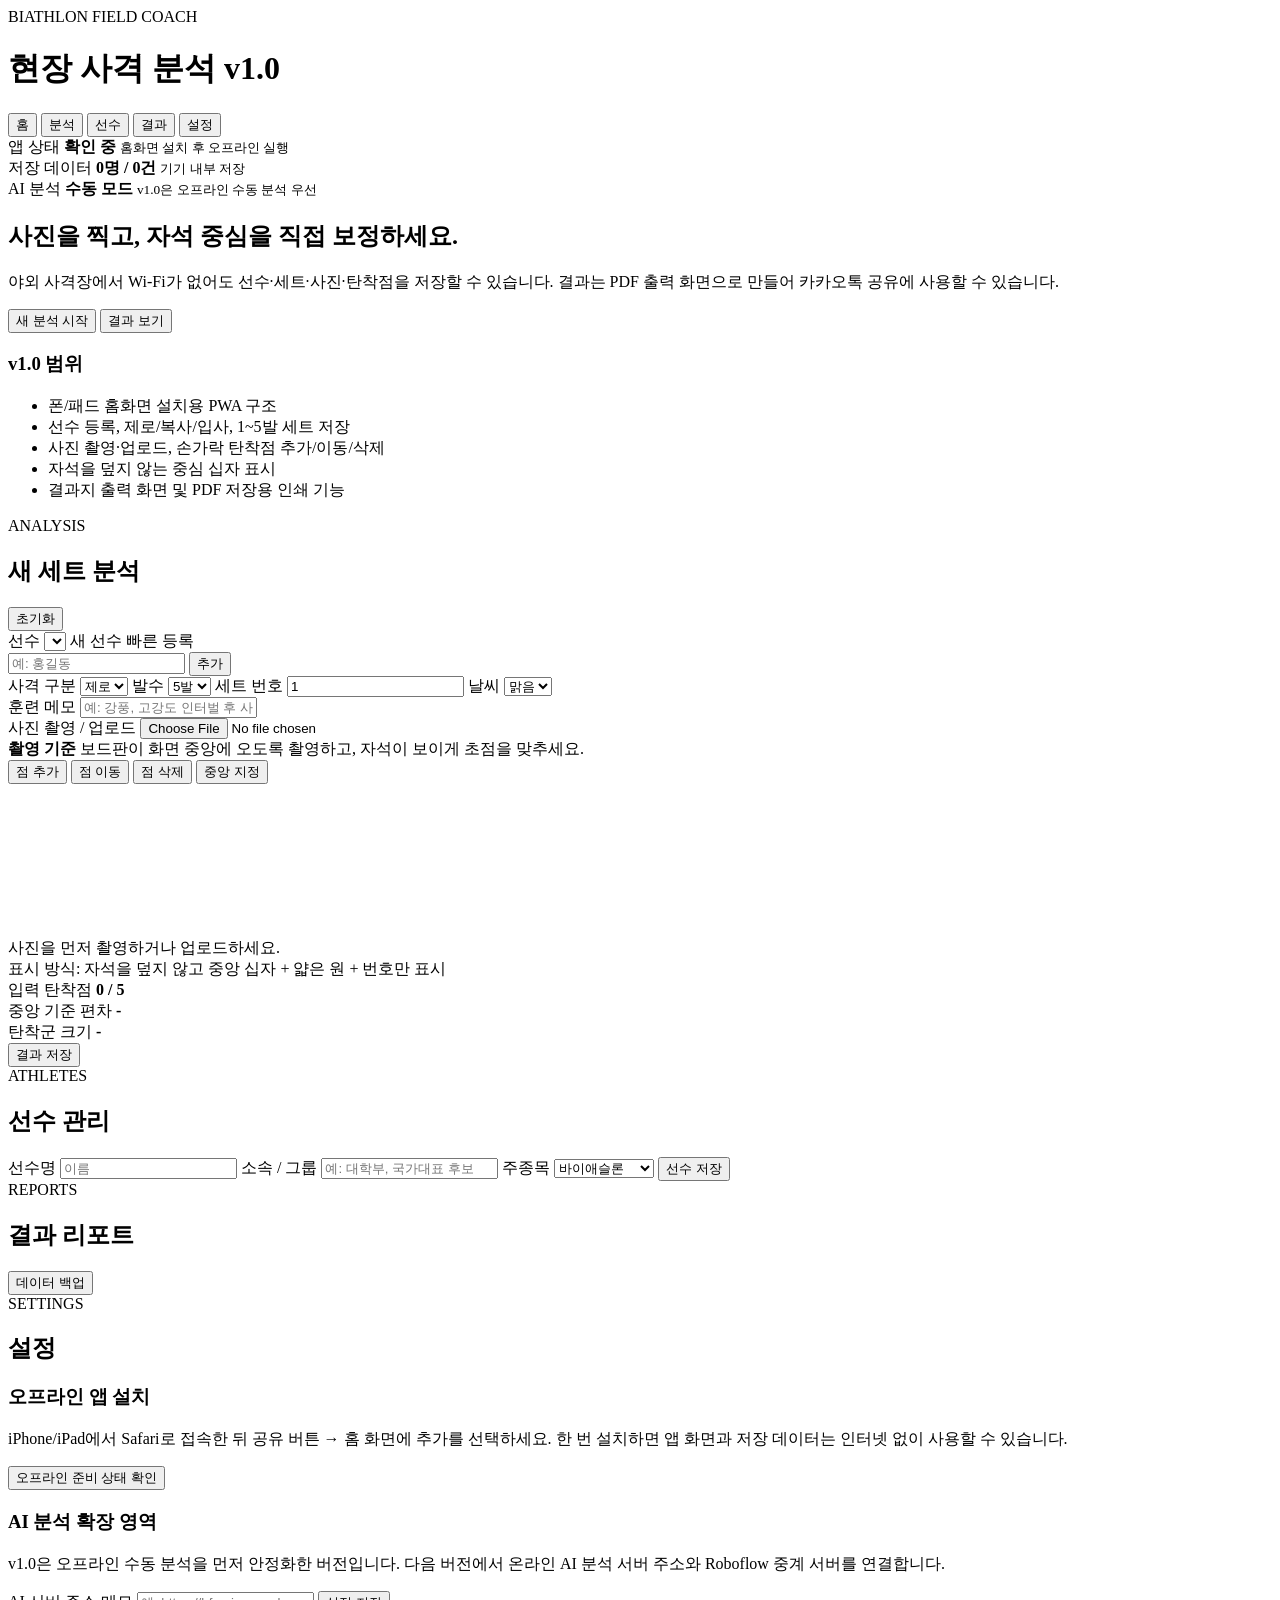
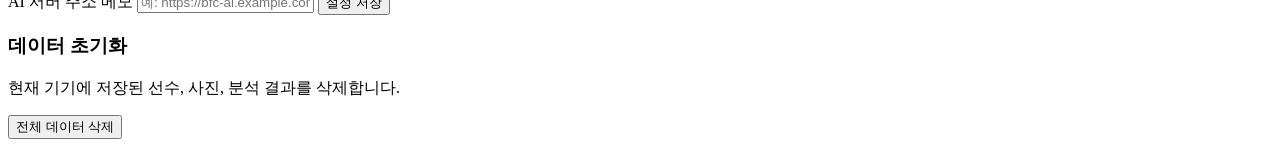
==== index.html @ e68c6c03 "Add files via upload" ====
<!doctype html>
<html lang="ko">
<head>
  <meta charset="utf-8" />
  <meta name="viewport" content="width=device-width, initial-scale=1, viewport-fit=cover" />
  <meta name="theme-color" content="#07111f" />
  <meta name="apple-mobile-web-app-capable" content="yes" />
  <meta name="apple-mobile-web-app-status-bar-style" content="black-translucent" />
  <meta name="apple-mobile-web-app-title" content="BFC v1" />
  <title>Biathlon Field Coach v1.0</title>
  <link rel="manifest" href="manifest.webmanifest" />
  <link rel="apple-touch-icon" href="icons/icon-192.png" />
  <link rel="stylesheet" href="static/css/style.css" />
</head>
<body>
  <div id="app" class="app-shell">
    <header class="topbar">
      <div>
        <div class="eyebrow">BIATHLON FIELD COACH</div>
        <h1>현장 사격 분석 v1.0</h1>
      </div>
      <button id="installBtn" class="ghost small" hidden>앱 설치</button>
    </header>

    <nav class="tabbar" aria-label="주요 메뉴">
      <button class="tab active" data-view="home">홈</button>
      <button class="tab" data-view="analysis">분석</button>
      <button class="tab" data-view="athletes">선수</button>
      <button class="tab" data-view="reports">결과</button>
      <button class="tab" data-view="settings">설정</button>
    </nav>

    <main>
      <section id="home" class="view active">
        <div class="status-grid">
          <article class="status-card">
            <span class="label">앱 상태</span>
            <strong id="offlineStatus">확인 중</strong>
            <small>홈화면 설치 후 오프라인 실행</small>
          </article>
          <article class="status-card">
            <span class="label">저장 데이터</span>
            <strong id="dataStatus">0명 / 0건</strong>
            <small>기기 내부 저장</small>
          </article>
          <article class="status-card">
            <span class="label">AI 분석</span>
            <strong id="aiStatus">수동 모드</strong>
            <small>v1.0은 오프라인 수동 분석 우선</small>
          </article>
        </div>

        <div class="hero-card">
          <h2>사진을 찍고, 자석 중심을 직접 보정하세요.</h2>
          <p>야외 사격장에서 Wi‑Fi가 없어도 선수·세트·사진·탄착점을 저장할 수 있습니다. 결과는 PDF 출력 화면으로 만들어 카카오톡 공유에 사용할 수 있습니다.</p>
          <div class="hero-actions">
            <button class="primary big" data-go="analysis">새 분석 시작</button>
            <button class="secondary big" data-go="reports">결과 보기</button>
          </div>
        </div>

        <div class="notice-card">
          <h3>v1.0 범위</h3>
          <ul>
            <li>폰/패드 홈화면 설치용 PWA 구조</li>
            <li>선수 등록, 제로/복사/입사, 1~5발 세트 저장</li>
            <li>사진 촬영·업로드, 손가락 탄착점 추가/이동/삭제</li>
            <li>자석을 덮지 않는 중심 십자 표시</li>
            <li>결과지 출력 화면 및 PDF 저장용 인쇄 기능</li>
          </ul>
        </div>
      </section>

      <section id="analysis" class="view">
        <div class="section-title">
          <div>
            <span class="eyebrow">ANALYSIS</span>
            <h2>새 세트 분석</h2>
          </div>
          <button id="resetAnalysisBtn" class="ghost">초기화</button>
        </div>

        <form id="analysisForm" class="field-card">
          <div class="grid two">
            <label>선수
              <select id="athleteSelect" required></select>
            </label>
            <label>새 선수 빠른 등록
              <div class="inline-input">
                <input id="quickAthleteName" type="text" placeholder="예: 홍길동" />
                <button type="button" id="quickAddAthlete" class="secondary">추가</button>
              </div>
            </label>
          </div>
          <div class="grid four">
            <label>사격 구분
              <select id="shootingType">
                <option value="제로">제로</option>
                <option value="복사">복사</option>
                <option value="입사">입사</option>
              </select>
            </label>
            <label>발수
              <select id="shotCount">
                <option value="5" selected>5발</option>
                <option value="4">4발</option>
                <option value="3">3발</option>
                <option value="2">2발</option>
                <option value="1">1발</option>
              </select>
            </label>
            <label>세트 번호
              <input id="setNo" type="number" min="1" value="1" />
            </label>
            <label>날씨
              <select id="weather">
                <option>맑음</option>
                <option>흐림</option>
                <option>비</option>
                <option>눈</option>
                <option>강풍</option>
                <option>실내</option>
              </select>
            </label>
          </div>
          <label>훈련 메모
            <input id="memo" type="text" placeholder="예: 강풍, 고강도 인터벌 후 사격, 영점 확인" />
          </label>
        </form>

        <div class="field-card">
          <div class="capture-row">
            <label class="camera-button">
              사진 촬영 / 업로드
              <input id="imageInput" type="file" accept="image/*" capture="environment" />
            </label>
            <div class="capture-help">
              <strong>촬영 기준</strong>
              <span>보드판이 화면 중앙에 오도록 촬영하고, 자석이 보이게 초점을 맞추세요.</span>
            </div>
          </div>
        </div>

        <div class="editor-layout">
          <section class="canvas-card">
            <div class="canvas-toolbar">
              <button class="tool active" data-tool="add">점 추가</button>
              <button class="tool" data-tool="move">점 이동</button>
              <button class="tool" data-tool="delete">점 삭제</button>
              <button class="tool" data-tool="center">중앙 지정</button>
            </div>
            <div class="canvas-wrap">
              <canvas id="shotCanvas" aria-label="사격 보드 분석 캔버스"></canvas>
              <div id="emptyCanvas" class="empty-canvas">사진을 먼저 촬영하거나 업로드하세요.</div>
            </div>
            <div class="canvas-guide">
              <span>표시 방식: 자석을 덮지 않고 중앙 십자 + 얇은 원 + 번호만 표시</span>
            </div>
          </section>

          <aside class="side-panel">
            <div class="metric-box">
              <span>입력 탄착점</span>
              <strong id="pointCounter">0 / 5</strong>
            </div>
            <div class="metric-box">
              <span>중앙 기준 편차</span>
              <strong id="deviationText">-</strong>
            </div>
            <div class="metric-box">
              <span>탄착군 크기</span>
              <strong id="groupText">-</strong>
            </div>
            <div class="point-list" id="pointList"></div>
            <button id="saveAnalysisBtn" class="primary big full">결과 저장</button>
          </aside>
        </div>
      </section>

      <section id="athletes" class="view">
        <div class="section-title">
          <div>
            <span class="eyebrow">ATHLETES</span>
            <h2>선수 관리</h2>
          </div>
        </div>
        <form id="athleteForm" class="field-card grid three">
          <label>선수명
            <input id="athleteName" required placeholder="이름" />
          </label>
          <label>소속 / 그룹
            <input id="athleteTeam" placeholder="예: 대학부, 국가대표 후보" />
          </label>
          <label>주종목
            <select id="athleteDiscipline">
              <option>바이애슬론</option>
              <option>크로스컨트리</option>
              <option>기타</option>
            </select>
          </label>
          <button class="primary" type="submit">선수 저장</button>
        </form>
        <div id="athleteList" class="card-list"></div>
      </section>

      <section id="reports" class="view">
        <div class="section-title">
          <div>
            <span class="eyebrow">REPORTS</span>
            <h2>결과 리포트</h2>
          </div>
          <button id="exportDataBtn" class="ghost">데이터 백업</button>
        </div>
        <div id="reportList" class="card-list"></div>
        <article id="reportPaper" class="report-paper" hidden>
          <div class="report-head">
            <div>
              <span class="eyebrow">BIATHLON FIELD COACH</span>
              <h2 id="reportTitle">결과지</h2>
            </div>
            <div class="report-actions no-print">
              <button id="printReportBtn" class="primary">PDF 저장 / 인쇄</button>
              <button id="shareImageBtn" class="secondary">결과 이미지 공유</button>
              <button id="closeReportBtn" class="ghost">닫기</button>
            </div>
          </div>
          <div id="reportMeta" class="report-meta"></div>
          <canvas id="reportCanvas"></canvas>
          <div id="reportMetrics" class="report-metrics"></div>
          <label class="coach-comment no-print">지도자 코멘트
            <textarea id="coachComment" placeholder="선수에게 전달할 코멘트를 작성하세요."></textarea>
          </label>
        </article>
      </section>

      <section id="settings" class="view">
        <div class="section-title">
          <div>
            <span class="eyebrow">SETTINGS</span>
            <h2>설정</h2>
          </div>
        </div>
        <div class="field-card">
          <h3>오프라인 앱 설치</h3>
          <p>iPhone/iPad에서 Safari로 접속한 뒤 공유 버튼 → 홈 화면에 추가를 선택하세요. 한 번 설치하면 앱 화면과 저장 데이터는 인터넷 없이 사용할 수 있습니다.</p>
          <button id="checkOfflineBtn" class="secondary">오프라인 준비 상태 확인</button>
          <p id="offlineDetail" class="muted"></p>
        </div>
        <div class="field-card">
          <h3>AI 분석 확장 영역</h3>
          <p>v1.0은 오프라인 수동 분석을 먼저 안정화한 버전입니다. 다음 버전에서 온라인 AI 분석 서버 주소와 Roboflow 중계 서버를 연결합니다.</p>
          <label>AI 서버 주소 메모
            <input id="aiEndpoint" placeholder="예: https://bfc-ai.example.com/detect" />
          </label>
          <button id="saveSettingsBtn" class="secondary">설정 저장</button>
        </div>
        <div class="field-card danger-zone">
          <h3>데이터 초기화</h3>
          <p>현재 기기에 저장된 선수, 사진, 분석 결과를 삭제합니다.</p>
          <button id="clearDataBtn" class="danger">전체 데이터 삭제</button>
        </div>
      </section>
    </main>
  </div>

  <script src="static/js/app.js"></script>
</body>
</html>
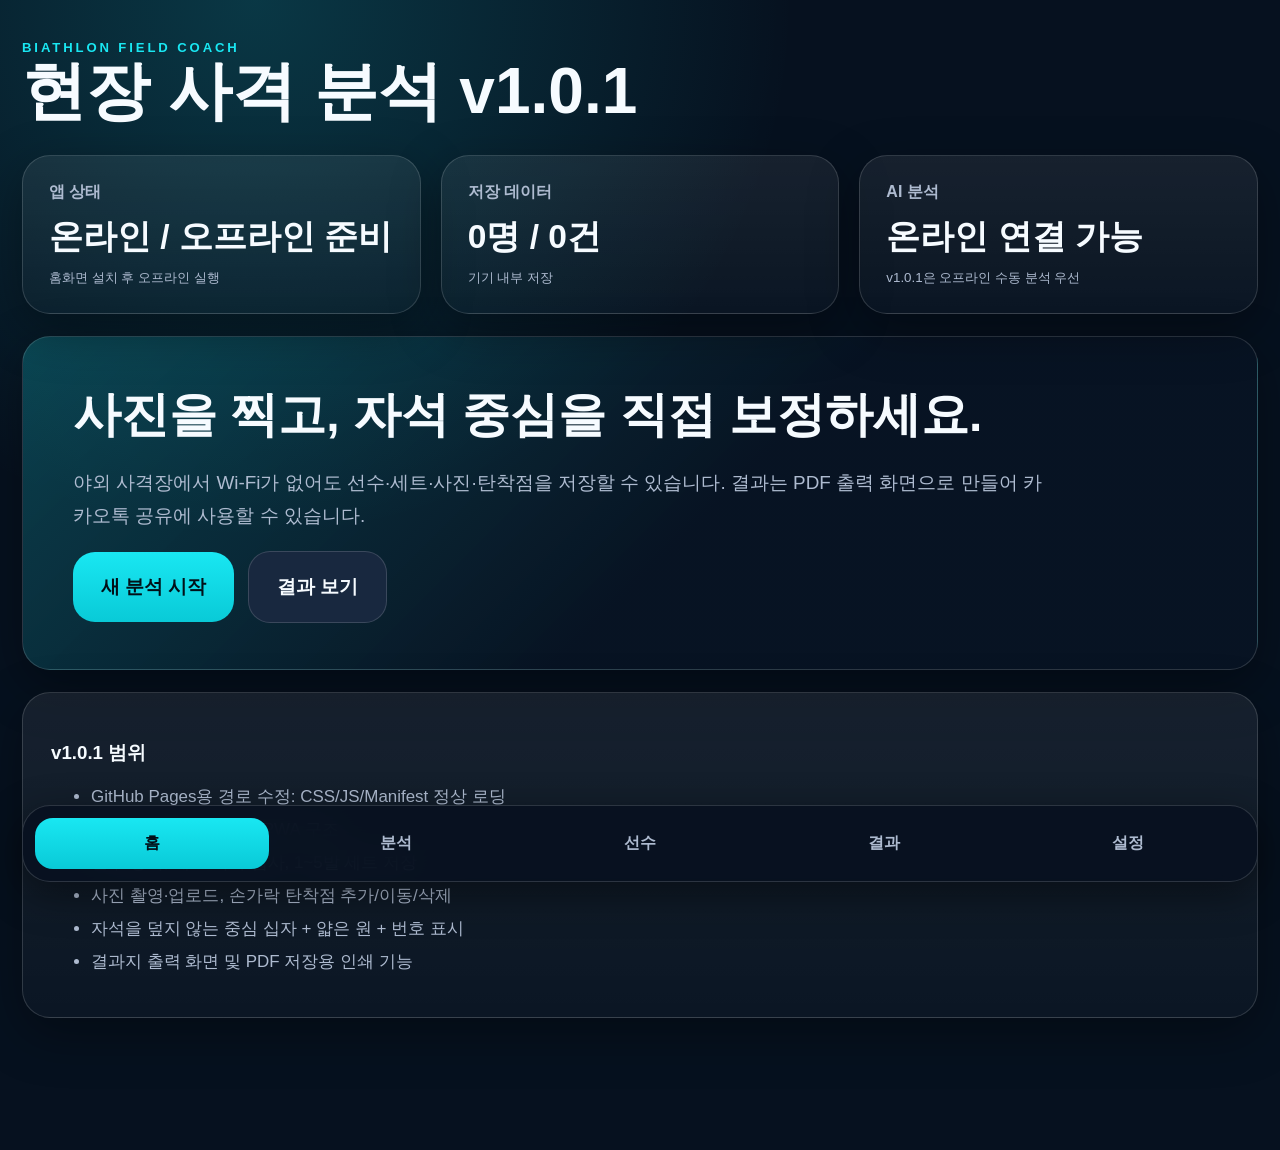
==== commit 4a533807: "Add files via upload" ====
--- a/index.html
+++ b/index.html
@@ -3,32 +3,24 @@
 <head>
   <meta charset="utf-8" />
   <meta name="viewport" content="width=device-width, initial-scale=1, viewport-fit=cover" />
-  <meta name="theme-color" content="#07111f" />
+  <meta name="theme-color" content="#06111f" />
   <meta name="apple-mobile-web-app-capable" content="yes" />
   <meta name="apple-mobile-web-app-status-bar-style" content="black-translucent" />
   <meta name="apple-mobile-web-app-title" content="BFC v1" />
-  <title>Biathlon Field Coach v1.0</title>
-  <link rel="manifest" href="manifest.webmanifest" />
-  <link rel="apple-touch-icon" href="icons/icon-192.png" />
-  <link rel="stylesheet" href="static/css/style.css" />
+  <title>Biathlon Field Coach v1.0.1</title>
+  <link rel="manifest" href="./manifest.webmanifest" />
+  <link rel="apple-touch-icon" href="./icons/icon-192.png" />
+  <link rel="stylesheet" href="./style.css" />
 </head>
 <body>
   <div id="app" class="app-shell">
     <header class="topbar">
       <div>
         <div class="eyebrow">BIATHLON FIELD COACH</div>
-        <h1>현장 사격 분석 v1.0</h1>
+        <h1>현장 사격 분석 v1.0.1</h1>
       </div>
       <button id="installBtn" class="ghost small" hidden>앱 설치</button>
     </header>
-
-    <nav class="tabbar" aria-label="주요 메뉴">
-      <button class="tab active" data-view="home">홈</button>
-      <button class="tab" data-view="analysis">분석</button>
-      <button class="tab" data-view="athletes">선수</button>
-      <button class="tab" data-view="reports">결과</button>
-      <button class="tab" data-view="settings">설정</button>
-    </nav>
 
     <main>
       <section id="home" class="view active">
@@ -46,7 +38,7 @@
           <article class="status-card">
             <span class="label">AI 분석</span>
             <strong id="aiStatus">수동 모드</strong>
-            <small>v1.0은 오프라인 수동 분석 우선</small>
+            <small>v1.0.1은 오프라인 수동 분석 우선</small>
           </article>
         </div>
 
@@ -60,12 +52,13 @@
         </div>
 
         <div class="notice-card">
-          <h3>v1.0 범위</h3>
+          <h3>v1.0.1 범위</h3>
           <ul>
+            <li>GitHub Pages용 경로 수정: CSS/JS/Manifest 정상 로딩</li>
             <li>폰/패드 홈화면 설치용 PWA 구조</li>
             <li>선수 등록, 제로/복사/입사, 1~5발 세트 저장</li>
             <li>사진 촬영·업로드, 손가락 탄착점 추가/이동/삭제</li>
-            <li>자석을 덮지 않는 중심 십자 표시</li>
+            <li>자석을 덮지 않는 중심 십자 + 얇은 원 + 번호 표시</li>
             <li>결과지 출력 화면 및 PDF 저장용 인쇄 기능</li>
           </ul>
         </div>
@@ -80,100 +73,83 @@
           <button id="resetAnalysisBtn" class="ghost">초기화</button>
         </div>
 
-        <form id="analysisForm" class="field-card">
-          <div class="grid two">
-            <label>선수
-              <select id="athleteSelect" required></select>
+        <form id="analysisForm" class="field-card form-grid" autocomplete="off">
+          <label>선수
+            <select id="athleteSelect"></select>
+          </label>
+          <label>새 선수 빠른 등록
+            <div class="inline-row">
+              <input id="quickAthlete" placeholder="예: 홍길동" />
+              <button type="button" id="quickAddBtn" class="secondary">추가</button>
+            </div>
+          </label>
+          <label>사격 구분
+            <select id="shootType">
+              <option>제로</option>
+              <option>복사</option>
+              <option>입사</option>
+            </select>
+          </label>
+          <label>발수
+            <select id="shotCount">
+              <option value="1">1발</option>
+              <option value="2">2발</option>
+              <option value="3">3발</option>
+              <option value="4">4발</option>
+              <option value="5" selected>5발</option>
+            </select>
+          </label>
+          <label>세트 번호
+            <input id="setNo" type="number" min="1" value="1" />
+          </label>
+          <label>날씨
+            <select id="weather">
+              <option>맑음</option>
+              <option>흐림</option>
+              <option>비</option>
+              <option>눈</option>
+              <option>강풍</option>
+            </select>
+          </label>
+          <label class="full">훈련 메모
+            <input id="sessionMemo" placeholder="예: 강풍, 고강도 인터벌 후 사격" />
+          </label>
+        </form>
+
+        <div class="field-card">
+          <div class="section-title compact">
+            <div>
+              <h3>사진 촬영 / 업로드</h3>
+              <p class="muted">촬영 기준: 보드판이 화면 중앙에 오도록 촬영하고, 자석이 보이게 초점을 맞추세요.</p>
+            </div>
+            <label class="file-button">
+              사진 선택
+              <input id="photoInput" type="file" accept="image/*" capture="environment" />
             </label>
-            <label>새 선수 빠른 등록
-              <div class="inline-input">
-                <input id="quickAthleteName" type="text" placeholder="예: 홍길동" />
-                <button type="button" id="quickAddAthlete" class="secondary">추가</button>
-              </div>
-            </label>
-          </div>
-          <div class="grid four">
-            <label>사격 구분
-              <select id="shootingType">
-                <option value="제로">제로</option>
-                <option value="복사">복사</option>
-                <option value="입사">입사</option>
-              </select>
-            </label>
-            <label>발수
-              <select id="shotCount">
-                <option value="5" selected>5발</option>
-                <option value="4">4발</option>
-                <option value="3">3발</option>
-                <option value="2">2발</option>
-                <option value="1">1발</option>
-              </select>
-            </label>
-            <label>세트 번호
-              <input id="setNo" type="number" min="1" value="1" />
-            </label>
-            <label>날씨
-              <select id="weather">
-                <option>맑음</option>
-                <option>흐림</option>
-                <option>비</option>
-                <option>눈</option>
-                <option>강풍</option>
-                <option>실내</option>
-              </select>
-            </label>
-          </div>
-          <label>훈련 메모
-            <input id="memo" type="text" placeholder="예: 강풍, 고강도 인터벌 후 사격, 영점 확인" />
-          </label>
-        </form>
-
-        <div class="field-card">
-          <div class="capture-row">
-            <label class="camera-button">
-              사진 촬영 / 업로드
-              <input id="imageInput" type="file" accept="image/*" capture="environment" />
-            </label>
-            <div class="capture-help">
-              <strong>촬영 기준</strong>
-              <span>보드판이 화면 중앙에 오도록 촬영하고, 자석이 보이게 초점을 맞추세요.</span>
-            </div>
-          </div>
-        </div>
-
-        <div class="editor-layout">
-          <section class="canvas-card">
-            <div class="canvas-toolbar">
-              <button class="tool active" data-tool="add">점 추가</button>
-              <button class="tool" data-tool="move">점 이동</button>
-              <button class="tool" data-tool="delete">점 삭제</button>
-              <button class="tool" data-tool="center">중앙 지정</button>
-            </div>
-            <div class="canvas-wrap">
-              <canvas id="shotCanvas" aria-label="사격 보드 분석 캔버스"></canvas>
-              <div id="emptyCanvas" class="empty-canvas">사진을 먼저 촬영하거나 업로드하세요.</div>
-            </div>
-            <div class="canvas-guide">
-              <span>표시 방식: 자석을 덮지 않고 중앙 십자 + 얇은 원 + 번호만 표시</span>
-            </div>
-          </section>
-
-          <aside class="side-panel">
-            <div class="metric-box">
-              <span>입력 탄착점</span>
-              <strong id="pointCounter">0 / 5</strong>
-            </div>
-            <div class="metric-box">
-              <span>중앙 기준 편차</span>
-              <strong id="deviationText">-</strong>
-            </div>
-            <div class="metric-box">
-              <span>탄착군 크기</span>
-              <strong id="groupText">-</strong>
-            </div>
-            <div class="point-list" id="pointList"></div>
-            <button id="saveAnalysisBtn" class="primary big full">결과 저장</button>
-          </aside>
+          </div>
+
+          <div class="canvas-wrap">
+            <canvas id="shotCanvas"></canvas>
+            <div id="emptyCanvas" class="empty-canvas">사진을 먼저 촬영하거나 업로드하세요.</div>
+          </div>
+
+          <div class="tool-grid">
+            <button id="addPointModeBtn" class="secondary" type="button">점 추가 모드</button>
+            <button id="movePointModeBtn" class="secondary" type="button">점 이동 모드</button>
+            <button id="deletePointModeBtn" class="secondary" type="button">점 삭제 모드</button>
+            <button id="centerModeBtn" class="secondary" type="button">중앙 지정</button>
+          </div>
+
+          <div class="hint-card">
+            <strong id="modeText">현재 모드: 점 추가</strong>
+            <p>자석을 덮지 않도록 중심 십자와 얇은 원만 표시합니다. 번호는 자석 바깥쪽에 표시됩니다.</p>
+            <p>입력 탄착점 <strong id="pointCount">0</strong> / <strong id="requiredCount">5</strong></p>
+          </div>
+
+          <div class="action-row">
+            <button id="saveAnalysisBtn" class="primary" type="button">세트 저장</button>
+            <button id="goReportsBtn" class="secondary" type="button">결과 보기</button>
+          </div>
         </div>
       </section>
 
@@ -184,7 +160,7 @@
             <h2>선수 관리</h2>
           </div>
         </div>
-        <form id="athleteForm" class="field-card grid three">
+        <form id="athleteForm" class="field-card form-grid" autocomplete="off">
           <label>선수명
             <input id="athleteName" required placeholder="이름" />
           </label>
@@ -248,7 +224,7 @@
         </div>
         <div class="field-card">
           <h3>AI 분석 확장 영역</h3>
-          <p>v1.0은 오프라인 수동 분석을 먼저 안정화한 버전입니다. 다음 버전에서 온라인 AI 분석 서버 주소와 Roboflow 중계 서버를 연결합니다.</p>
+          <p>v1.0.1은 오프라인 수동 분석을 먼저 안정화한 버전입니다. 다음 버전에서 온라인 AI 중계 서버를 연결합니다.</p>
           <label>AI 서버 주소 메모
             <input id="aiEndpoint" placeholder="예: https://bfc-ai.example.com/detect" />
           </label>
@@ -261,8 +237,16 @@
         </div>
       </section>
     </main>
+
+    <nav class="bottom-nav" aria-label="주요 메뉴">
+      <button class="tab active" data-view="home">홈</button>
+      <button class="tab" data-view="analysis">분석</button>
+      <button class="tab" data-view="athletes">선수</button>
+      <button class="tab" data-view="reports">결과</button>
+      <button class="tab" data-view="settings">설정</button>
+    </nav>
   </div>
 
-  <script src="static/js/app.js"></script>
+  <script src="./app.js"></script>
 </body>
 </html>
--- a/style.css
+++ b/style.css
@@ -0,0 +1,10 @@
+:root{
+  --bg:#06111f; --panel:#0f1b2b; --panel2:#122237; --line:rgba(255,255,255,.15);
+  --text:#f6fbff; --muted:#aebbd0; --cyan:#19e7f2; --cyan2:#0bb7cc; --danger:#ff4d67;
+  --shadow:0 16px 50px rgba(0,0,0,.35); --radius:28px;
+  font-family:-apple-system,BlinkMacSystemFont,"Segoe UI",Roboto,"Noto Sans KR",Arial,sans-serif;
+}
+*{box-sizing:border-box} html,body{margin:0;min-height:100%;background:radial-gradient(circle at 20% 0%,rgba(25,231,242,.18),transparent 35%),var(--bg);color:var(--text)}
+body{padding:22px 22px 112px}.app-shell{max-width:1280px;margin:0 auto}.topbar{display:flex;justify-content:space-between;align-items:flex-start;gap:20px;margin:18px 0 30px}.eyebrow{letter-spacing:.22em;color:var(--cyan);font-weight:900;font-size:.82rem}.topbar h1{font-size:clamp(2.1rem,5vw,4.2rem);margin:.2rem 0 0;line-height:1.05}.status-grid{display:grid;grid-template-columns:repeat(3,1fr);gap:20px}.status-card,.field-card,.notice-card,.hero-card,.report-paper{background:linear-gradient(180deg,rgba(255,255,255,.07),rgba(255,255,255,.025));border:1px solid var(--line);border-radius:var(--radius);box-shadow:var(--shadow)}.status-card{padding:26px}.status-card .label{display:block;color:var(--muted);font-weight:800}.status-card strong{display:block;font-size:clamp(1.5rem,3vw,2.1rem);margin:12px 0 8px}.status-card small,.muted{color:var(--muted)}.hero-card{padding:46px 50px;margin:22px 0;background:linear-gradient(135deg,rgba(25,231,242,.22),rgba(10,22,38,.55) 55%)}.hero-card h2{font-size:clamp(1.7rem,4vw,3rem);margin:0 0 14px}.hero-card p{font-size:1.18rem;color:var(--muted);line-height:1.75;max-width:980px}.hero-actions,.action-row,.inline-row{display:flex;gap:14px;align-items:center;flex-wrap:wrap}.notice-card,.field-card{padding:28px;margin:20px 0}.notice-card li{margin:10px 0;color:var(--muted);font-size:1.06rem}.view{display:none}.view.active{display:block}.bottom-nav{position:fixed;left:22px;right:22px;bottom:18px;z-index:30;display:grid;grid-template-columns:repeat(5,1fr);gap:10px;max-width:1280px;margin:auto;padding:12px;background:rgba(7,17,31,.88);backdrop-filter:blur(18px);border:1px solid var(--line);border-radius:28px;box-shadow:0 12px 40px rgba(0,0,0,.45)}button,.file-button{border:0;border-radius:18px;padding:15px 22px;font-weight:900;font-size:1rem;cursor:pointer;min-height:48px}.tab{background:transparent;color:var(--muted)}.tab.active,.primary{background:linear-gradient(180deg,var(--cyan),#09cad7);color:#021018}.secondary{background:#18283f;color:var(--text);border:1px solid var(--line)}.ghost{background:rgba(255,255,255,.06);color:var(--text);border:1px solid var(--line)}.danger{background:var(--danger);color:white}.small{font-size:.9rem;padding:10px 14px}.big{font-size:1.16rem;padding:22px 28px;border-radius:22px}.section-title{display:flex;justify-content:space-between;gap:18px;align-items:center}.section-title h2{font-size:clamp(1.7rem,4vw,2.7rem);margin:.25rem 0}.compact h3{margin:0}.form-grid{display:grid;grid-template-columns:repeat(3,1fr);gap:16px}label{display:flex;flex-direction:column;gap:8px;color:var(--muted);font-weight:800}input,select,textarea{width:100%;border:1px solid var(--line);border-radius:14px;background:#071426;color:var(--text);padding:14px 16px;font-size:1rem;outline:none}textarea{min-height:110px}.full{grid-column:1/-1}.file-button{display:inline-flex;align-items:center;justify-content:center;background:var(--cyan);color:#03101b}input[type=file]{display:none}.canvas-wrap{position:relative;width:100%;min-height:380px;background:#030912;border:1px dashed rgba(255,255,255,.22);border-radius:24px;overflow:hidden;touch-action:none}canvas{display:block;max-width:100%;width:100%;height:auto}.empty-canvas{position:absolute;inset:0;display:flex;align-items:center;justify-content:center;color:var(--muted);font-size:1.2rem;text-align:center;padding:30px}.tool-grid{display:grid;grid-template-columns:repeat(4,1fr);gap:12px;margin:16px 0}.hint-card{background:#071426;border:1px solid var(--line);border-radius:20px;padding:16px;color:var(--muted)}.hint-card strong{color:var(--cyan)}.card-list{display:grid;grid-template-columns:repeat(auto-fit,minmax(260px,1fr));gap:16px}.mini-card{background:#0c1a2d;border:1px solid var(--line);border-radius:20px;padding:18px}.mini-card h3{margin:0 0 8px}.mini-card p{color:var(--muted);margin:8px 0}.report-paper{background:#fff;color:#111;padding:30px;margin-top:20px}.report-paper .eyebrow{color:#087783}.report-head{display:flex;justify-content:space-between;gap:20px;align-items:flex-start}.report-meta,.report-metrics{display:grid;grid-template-columns:repeat(auto-fit,minmax(170px,1fr));gap:10px;margin:18px 0}.metric{background:#f3f6f9;border:1px solid #dde4ee;border-radius:12px;padding:12px}.report-paper canvas{border:1px solid #ddd;border-radius:10px;background:#fff}.coach-comment{color:#333;margin-top:16px}.danger-zone{border-color:rgba(255,77,103,.35)}
+@media (max-width:760px){body{padding:16px 14px 110px}.status-grid,.form-grid,.tool-grid{grid-template-columns:1fr}.hero-card{padding:30px 24px}.bottom-nav{left:10px;right:10px;bottom:10px}.bottom-nav .tab{font-size:.9rem;padding:12px 8px}.report-head,.section-title{flex-direction:column;align-items:stretch}.canvas-wrap{min-height:300px}}
+@media print{body{background:#fff;padding:0}.no-print,.bottom-nav,.topbar,.status-grid,.hero-card,.notice-card,.field-card,.card-list{display:none!important}.report-paper{box-shadow:none;border:0;margin:0;border-radius:0}.view{display:block}.view:not(#reports){display:none}.report-paper[hidden]{display:none}}
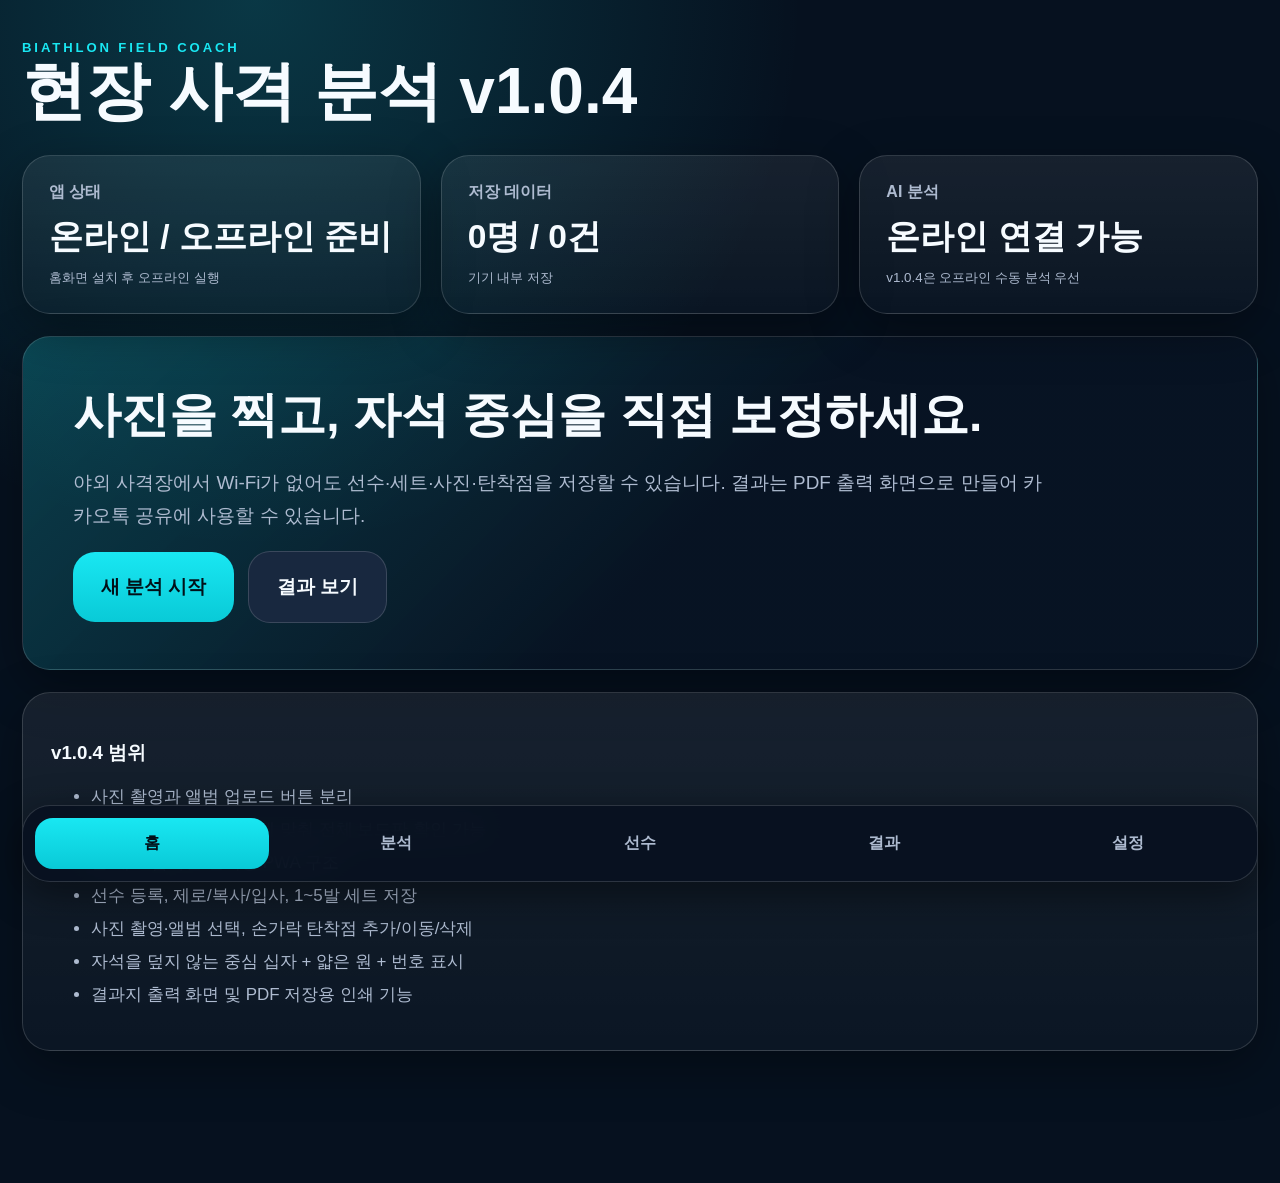
==== commit 56c364d2: "Add files via upload" ====
--- a/index.html
+++ b/index.html
@@ -7,7 +7,7 @@
   <meta name="apple-mobile-web-app-capable" content="yes" />
   <meta name="apple-mobile-web-app-status-bar-style" content="black-translucent" />
   <meta name="apple-mobile-web-app-title" content="BFC v1" />
-  <title>Biathlon Field Coach v1.0.1</title>
+  <title>Biathlon Field Coach v1.0.4</title>
   <link rel="manifest" href="./manifest.webmanifest" />
   <link rel="apple-touch-icon" href="./icons/icon-192.png" />
   <link rel="stylesheet" href="./style.css" />
@@ -17,7 +17,7 @@
     <header class="topbar">
       <div>
         <div class="eyebrow">BIATHLON FIELD COACH</div>
-        <h1>현장 사격 분석 v1.0.1</h1>
+        <h1>현장 사격 분석 v1.0.4</h1>
       </div>
       <button id="installBtn" class="ghost small" hidden>앱 설치</button>
     </header>
@@ -38,7 +38,7 @@
           <article class="status-card">
             <span class="label">AI 분석</span>
             <strong id="aiStatus">수동 모드</strong>
-            <small>v1.0.1은 오프라인 수동 분석 우선</small>
+            <small>v1.0.4은 오프라인 수동 분석 우선</small>
           </article>
         </div>
 
@@ -52,12 +52,13 @@
         </div>
 
         <div class="notice-card">
-          <h3>v1.0.1 범위</h3>
+          <h3>v1.0.4 범위</h3>
           <ul>
-            <li>GitHub Pages용 경로 수정: CSS/JS/Manifest 정상 로딩</li>
+            <li>사진 촬영과 앨범 업로드 버튼 분리</li>
+            <li>업로드 사진을 한 화면에 맞춰 전체 보드판 확인 가능</li>
             <li>폰/패드 홈화면 설치용 PWA 구조</li>
             <li>선수 등록, 제로/복사/입사, 1~5발 세트 저장</li>
-            <li>사진 촬영·업로드, 손가락 탄착점 추가/이동/삭제</li>
+            <li>사진 촬영·앨범 선택, 손가락 탄착점 추가/이동/삭제</li>
             <li>자석을 덮지 않는 중심 십자 + 얇은 원 + 번호 표시</li>
             <li>결과지 출력 화면 및 PDF 저장용 인쇄 기능</li>
           </ul>
@@ -122,10 +123,16 @@
               <h3>사진 촬영 / 업로드</h3>
               <p class="muted">촬영 기준: 보드판이 화면 중앙에 오도록 촬영하고, 자석이 보이게 초점을 맞추세요.</p>
             </div>
-            <label class="file-button">
-              사진 선택
-              <input id="photoInput" type="file" accept="image/*" capture="environment" />
-            </label>
+            <div class="source-actions">
+              <label class="file-button camera">
+                📷 바로 촬영
+                <input id="cameraInput" type="file" accept="image/*" capture="environment" />
+              </label>
+              <label class="file-button album">
+                🖼️ 앨범에서 선택
+                <input id="albumInput" type="file" accept="image/*" />
+              </label>
+            </div>
           </div>
 
           <div class="canvas-wrap">
@@ -133,16 +140,23 @@
             <div id="emptyCanvas" class="empty-canvas">사진을 먼저 촬영하거나 업로드하세요.</div>
           </div>
 
+          <div class="guide-steps">
+            <div class="step"><b>1</b><span>사진 촬영/선택</span></div>
+            <div class="step"><b>2</b><span>중앙 지정</span></div>
+            <div class="step"><b>3</b><span>수동 마킹</span></div>
+            <div class="step"><b>4</b><span>저장</span></div>
+          </div>
+
           <div class="tool-grid">
-            <button id="addPointModeBtn" class="secondary" type="button">점 추가 모드</button>
-            <button id="movePointModeBtn" class="secondary" type="button">점 이동 모드</button>
-            <button id="deletePointModeBtn" class="secondary" type="button">점 삭제 모드</button>
-            <button id="centerModeBtn" class="secondary" type="button">중앙 지정</button>
+            <button id="centerModeBtn" class="secondary" type="button">🎯 중앙 지정</button>
+            <button id="addPointModeBtn" class="primary" type="button">＋ 수동 마킹</button>
+            <button id="movePointModeBtn" class="secondary" type="button">↔ 점 이동</button>
+            <button id="deletePointModeBtn" class="secondary" type="button">× 점 삭제</button>
           </div>
 
           <div class="hint-card">
             <strong id="modeText">현재 모드: 점 추가</strong>
-            <p>자석을 덮지 않도록 중심 십자와 얇은 원만 표시합니다. 번호는 자석 바깥쪽에 표시됩니다.</p>
+            <p><b>수동 마킹</b>을 누른 뒤 사진 위의 자석 중심을 손가락으로 찍으세요. 자석을 덮지 않도록 중심 십자와 얇은 원만 표시합니다.</p>
             <p>입력 탄착점 <strong id="pointCount">0</strong> / <strong id="requiredCount">5</strong></p>
           </div>
 
@@ -224,7 +238,7 @@
         </div>
         <div class="field-card">
           <h3>AI 분석 확장 영역</h3>
-          <p>v1.0.1은 오프라인 수동 분석을 먼저 안정화한 버전입니다. 다음 버전에서 온라인 AI 중계 서버를 연결합니다.</p>
+          <p>v1.0.4은 오프라인 수동 분석을 먼저 안정화한 버전입니다. 다음 버전에서 온라인 AI 중계 서버를 연결합니다.</p>
           <label>AI 서버 주소 메모
             <input id="aiEndpoint" placeholder="예: https://bfc-ai.example.com/detect" />
           </label>
--- a/style.css
+++ b/style.css
@@ -5,6 +5,62 @@
   font-family:-apple-system,BlinkMacSystemFont,"Segoe UI",Roboto,"Noto Sans KR",Arial,sans-serif;
 }
 *{box-sizing:border-box} html,body{margin:0;min-height:100%;background:radial-gradient(circle at 20% 0%,rgba(25,231,242,.18),transparent 35%),var(--bg);color:var(--text)}
-body{padding:22px 22px 112px}.app-shell{max-width:1280px;margin:0 auto}.topbar{display:flex;justify-content:space-between;align-items:flex-start;gap:20px;margin:18px 0 30px}.eyebrow{letter-spacing:.22em;color:var(--cyan);font-weight:900;font-size:.82rem}.topbar h1{font-size:clamp(2.1rem,5vw,4.2rem);margin:.2rem 0 0;line-height:1.05}.status-grid{display:grid;grid-template-columns:repeat(3,1fr);gap:20px}.status-card,.field-card,.notice-card,.hero-card,.report-paper{background:linear-gradient(180deg,rgba(255,255,255,.07),rgba(255,255,255,.025));border:1px solid var(--line);border-radius:var(--radius);box-shadow:var(--shadow)}.status-card{padding:26px}.status-card .label{display:block;color:var(--muted);font-weight:800}.status-card strong{display:block;font-size:clamp(1.5rem,3vw,2.1rem);margin:12px 0 8px}.status-card small,.muted{color:var(--muted)}.hero-card{padding:46px 50px;margin:22px 0;background:linear-gradient(135deg,rgba(25,231,242,.22),rgba(10,22,38,.55) 55%)}.hero-card h2{font-size:clamp(1.7rem,4vw,3rem);margin:0 0 14px}.hero-card p{font-size:1.18rem;color:var(--muted);line-height:1.75;max-width:980px}.hero-actions,.action-row,.inline-row{display:flex;gap:14px;align-items:center;flex-wrap:wrap}.notice-card,.field-card{padding:28px;margin:20px 0}.notice-card li{margin:10px 0;color:var(--muted);font-size:1.06rem}.view{display:none}.view.active{display:block}.bottom-nav{position:fixed;left:22px;right:22px;bottom:18px;z-index:30;display:grid;grid-template-columns:repeat(5,1fr);gap:10px;max-width:1280px;margin:auto;padding:12px;background:rgba(7,17,31,.88);backdrop-filter:blur(18px);border:1px solid var(--line);border-radius:28px;box-shadow:0 12px 40px rgba(0,0,0,.45)}button,.file-button{border:0;border-radius:18px;padding:15px 22px;font-weight:900;font-size:1rem;cursor:pointer;min-height:48px}.tab{background:transparent;color:var(--muted)}.tab.active,.primary{background:linear-gradient(180deg,var(--cyan),#09cad7);color:#021018}.secondary{background:#18283f;color:var(--text);border:1px solid var(--line)}.ghost{background:rgba(255,255,255,.06);color:var(--text);border:1px solid var(--line)}.danger{background:var(--danger);color:white}.small{font-size:.9rem;padding:10px 14px}.big{font-size:1.16rem;padding:22px 28px;border-radius:22px}.section-title{display:flex;justify-content:space-between;gap:18px;align-items:center}.section-title h2{font-size:clamp(1.7rem,4vw,2.7rem);margin:.25rem 0}.compact h3{margin:0}.form-grid{display:grid;grid-template-columns:repeat(3,1fr);gap:16px}label{display:flex;flex-direction:column;gap:8px;color:var(--muted);font-weight:800}input,select,textarea{width:100%;border:1px solid var(--line);border-radius:14px;background:#071426;color:var(--text);padding:14px 16px;font-size:1rem;outline:none}textarea{min-height:110px}.full{grid-column:1/-1}.file-button{display:inline-flex;align-items:center;justify-content:center;background:var(--cyan);color:#03101b}input[type=file]{display:none}.canvas-wrap{position:relative;width:100%;min-height:380px;background:#030912;border:1px dashed rgba(255,255,255,.22);border-radius:24px;overflow:hidden;touch-action:none}canvas{display:block;max-width:100%;width:100%;height:auto}.empty-canvas{position:absolute;inset:0;display:flex;align-items:center;justify-content:center;color:var(--muted);font-size:1.2rem;text-align:center;padding:30px}.tool-grid{display:grid;grid-template-columns:repeat(4,1fr);gap:12px;margin:16px 0}.hint-card{background:#071426;border:1px solid var(--line);border-radius:20px;padding:16px;color:var(--muted)}.hint-card strong{color:var(--cyan)}.card-list{display:grid;grid-template-columns:repeat(auto-fit,minmax(260px,1fr));gap:16px}.mini-card{background:#0c1a2d;border:1px solid var(--line);border-radius:20px;padding:18px}.mini-card h3{margin:0 0 8px}.mini-card p{color:var(--muted);margin:8px 0}.report-paper{background:#fff;color:#111;padding:30px;margin-top:20px}.report-paper .eyebrow{color:#087783}.report-head{display:flex;justify-content:space-between;gap:20px;align-items:flex-start}.report-meta,.report-metrics{display:grid;grid-template-columns:repeat(auto-fit,minmax(170px,1fr));gap:10px;margin:18px 0}.metric{background:#f3f6f9;border:1px solid #dde4ee;border-radius:12px;padding:12px}.report-paper canvas{border:1px solid #ddd;border-radius:10px;background:#fff}.coach-comment{color:#333;margin-top:16px}.danger-zone{border-color:rgba(255,77,103,.35)}
+body{padding:22px 22px 112px}
+body.report-open{padding-bottom:22px}.app-shell{max-width:1280px;margin:0 auto}.topbar{display:flex;justify-content:space-between;align-items:flex-start;gap:20px;margin:18px 0 30px}.eyebrow{letter-spacing:.22em;color:var(--cyan);font-weight:900;font-size:.82rem}.topbar h1{font-size:clamp(2.1rem,5vw,4.2rem);margin:.2rem 0 0;line-height:1.05}.status-grid{display:grid;grid-template-columns:repeat(3,1fr);gap:20px}.status-card,.field-card,.notice-card,.hero-card,.report-paper{background:linear-gradient(180deg,rgba(255,255,255,.07),rgba(255,255,255,.025));border:1px solid var(--line);border-radius:var(--radius);box-shadow:var(--shadow)}.status-card{padding:26px}.status-card .label{display:block;color:var(--muted);font-weight:800}.status-card strong{display:block;font-size:clamp(1.5rem,3vw,2.1rem);margin:12px 0 8px}.status-card small,.muted{color:var(--muted)}.hero-card{padding:46px 50px;margin:22px 0;background:linear-gradient(135deg,rgba(25,231,242,.22),rgba(10,22,38,.55) 55%)}.hero-card h2{font-size:clamp(1.7rem,4vw,3rem);margin:0 0 14px}.hero-card p{font-size:1.18rem;color:var(--muted);line-height:1.75;max-width:980px}.hero-actions,.action-row,.inline-row{display:flex;gap:14px;align-items:center;flex-wrap:wrap}.notice-card,.field-card{padding:28px;margin:20px 0}.notice-card li{margin:10px 0;color:var(--muted);font-size:1.06rem}.view{display:none}.view.active{display:block}.bottom-nav{position:fixed;left:22px;right:22px;bottom:18px;z-index:30;display:grid;grid-template-columns:repeat(5,1fr);gap:10px;max-width:1280px;margin:auto;padding:12px;background:rgba(7,17,31,.88);backdrop-filter:blur(18px);border:1px solid var(--line);border-radius:28px;box-shadow:0 12px 40px rgba(0,0,0,.45)}button,.file-button{border:0;border-radius:18px;padding:15px 22px;font-weight:900;font-size:1rem;cursor:pointer;min-height:48px}.tab{background:transparent;color:var(--muted)}.tab.active,.primary{background:linear-gradient(180deg,var(--cyan),#09cad7);color:#021018}.secondary{background:#18283f;color:var(--text);border:1px solid var(--line)}.ghost{background:rgba(255,255,255,.06);color:var(--text);border:1px solid var(--line)}.danger{background:var(--danger);color:white}.small{font-size:.9rem;padding:10px 14px}.big{font-size:1.16rem;padding:22px 28px;border-radius:22px}.section-title{display:flex;justify-content:space-between;gap:18px;align-items:center}.section-title h2{font-size:clamp(1.7rem,4vw,2.7rem);margin:.25rem 0}.compact h3{margin:0}.form-grid{display:grid;grid-template-columns:repeat(3,1fr);gap:16px}label{display:flex;flex-direction:column;gap:8px;color:var(--muted);font-weight:800}input,select,textarea{width:100%;border:1px solid var(--line);border-radius:14px;background:#071426;color:var(--text);padding:14px 16px;font-size:1rem;outline:none}textarea{min-height:110px}.full{grid-column:1/-1}.file-button{display:inline-flex;align-items:center;justify-content:center;background:var(--cyan);color:#03101b}input[type=file]{display:none}.canvas-wrap{position:relative;width:100%;min-height:380px;background:#030912;border:1px dashed rgba(255,255,255,.22);border-radius:24px;overflow:hidden;touch-action:none}canvas{display:block;max-width:100%;width:100%;height:auto}.empty-canvas{position:absolute;inset:0;display:flex;align-items:center;justify-content:center;color:var(--muted);font-size:1.2rem;text-align:center;padding:30px}.tool-grid{display:grid;grid-template-columns:repeat(4,1fr);gap:12px;margin:16px 0}.hint-card{background:#071426;border:1px solid var(--line);border-radius:20px;padding:16px;color:var(--muted)}.hint-card strong{color:var(--cyan)}.card-list{display:grid;grid-template-columns:repeat(auto-fit,minmax(260px,1fr));gap:16px}.mini-card{background:#0c1a2d;border:1px solid var(--line);border-radius:20px;padding:18px}.mini-card h3{margin:0 0 8px}.mini-card p{color:var(--muted);margin:8px 0}.report-paper{background:#fff;color:#111;padding:30px;margin-top:20px}.report-paper .eyebrow{color:#087783}.report-head{display:flex;justify-content:space-between;gap:20px;align-items:flex-start}.report-meta,.report-metrics{display:grid;grid-template-columns:repeat(auto-fit,minmax(170px,1fr));gap:10px;margin:18px 0}.metric{background:#f3f6f9;border:1px solid #dde4ee;border-radius:12px;padding:12px}.report-paper canvas{border:1px solid #ddd;border-radius:10px;background:#fff}.coach-comment{color:#333;margin-top:16px}.danger-zone{border-color:rgba(255,77,103,.35)}
 @media (max-width:760px){body{padding:16px 14px 110px}.status-grid,.form-grid,.tool-grid{grid-template-columns:1fr}.hero-card{padding:30px 24px}.bottom-nav{left:10px;right:10px;bottom:10px}.bottom-nav .tab{font-size:.9rem;padding:12px 8px}.report-head,.section-title{flex-direction:column;align-items:stretch}.canvas-wrap{min-height:300px}}
 @media print{body{background:#fff;padding:0}.no-print,.bottom-nav,.topbar,.status-grid,.hero-card,.notice-card,.field-card,.card-list{display:none!important}.report-paper{box-shadow:none;border:0;margin:0;border-radius:0}.view{display:block}.view:not(#reports){display:none}.report-paper[hidden]{display:none}}
+.source-actions{display:flex;gap:12px;flex-wrap:wrap;align-items:center;justify-content:flex-end}.file-button.camera{background:linear-gradient(180deg,#19e7f2,#08c9d7);color:#021018}.file-button.album{background:#203456;color:#fff;border:1px solid var(--line)}.guide-steps{display:grid;grid-template-columns:repeat(4,1fr);gap:10px;margin:16px 0}.step{display:flex;align-items:center;gap:10px;background:#071426;border:1px solid var(--line);border-radius:18px;padding:14px;color:var(--muted);font-weight:900}.step b{display:inline-flex;align-items:center;justify-content:center;width:30px;height:30px;border-radius:50%;background:var(--cyan);color:#021018}.active-tool{outline:3px solid rgba(25,231,242,.65);box-shadow:0 0 0 5px rgba(25,231,242,.12)}.toast{position:fixed;left:50%;bottom:105px;transform:translateX(-50%) translateY(20px);opacity:0;z-index:999;background:rgba(2,16,24,.94);color:#fff;border:1px solid rgba(25,231,242,.5);border-radius:18px;padding:14px 18px;font-weight:900;box-shadow:0 12px 40px rgba(0,0,0,.45);transition:.25s}.toast.show{opacity:1;transform:translateX(-50%) translateY(0)}
+@media (max-width:760px){.source-actions{justify-content:stretch}.source-actions .file-button{flex:1 1 100%;font-size:1.08rem;padding:18px}.guide-steps{grid-template-columns:repeat(2,1fr)}.tool-grid button{min-height:58px;font-size:1.04rem}}
+
+
+/* v1.0.3: 결과지 확인 시 하단 메뉴가 사진과 지표를 가리지 않도록 숨김 */
+body.report-open .bottom-nav{display:none!important}
+body.report-open .report-paper{padding-bottom:48px}
+.report-paper canvas{width:100%;max-height:78vh;object-fit:contain}
+.report-actions{display:flex;gap:12px;flex-wrap:wrap;justify-content:flex-end}
+@media (max-width:760px){
+  body.report-open{padding-bottom:16px}
+  body.report-open .report-paper{margin-left:-6px;margin-right:-6px;padding:22px 16px 38px}
+  .report-paper canvas{max-height:64vh}
+}
+@media print{body.report-open{padding:0}.report-paper canvas{max-height:none}}
+
+
+/* v1.0.4: 업로드 사진 한 화면 맞춤 표시
+   - 사진 원본 비율 유지
+   - 화면 안에서 전체 보드판을 먼저 확인
+   - 자석 마킹은 같은 좌표계에서 정상 작동 */
+.canvas-wrap{
+  display:flex;
+  align-items:center;
+  justify-content:center;
+  height:clamp(360px, 58vh, 720px);
+  padding:10px;
+}
+.canvas-wrap canvas{
+  width:auto;
+  height:auto;
+  max-width:100%;
+  max-height:100%;
+  object-fit:contain;
+  margin:auto;
+  border-radius:18px;
+}
+.empty-canvas{pointer-events:none}
+.report-paper canvas{
+  display:block;
+  width:auto;
+  height:auto;
+  max-width:100%;
+  max-height:56vh;
+  object-fit:contain;
+  margin:0 auto;
+}
+@media (max-width:760px){
+  .canvas-wrap{height:clamp(300px, 52vh, 620px);padding:6px}
+  .report-paper canvas{max-height:52vh}
+}
+@media (orientation:landscape) and (max-height:620px){
+  .canvas-wrap{height:calc(100vh - 210px);min-height:260px}
+  .report-paper canvas{max-height:calc(100vh - 240px)}
+}
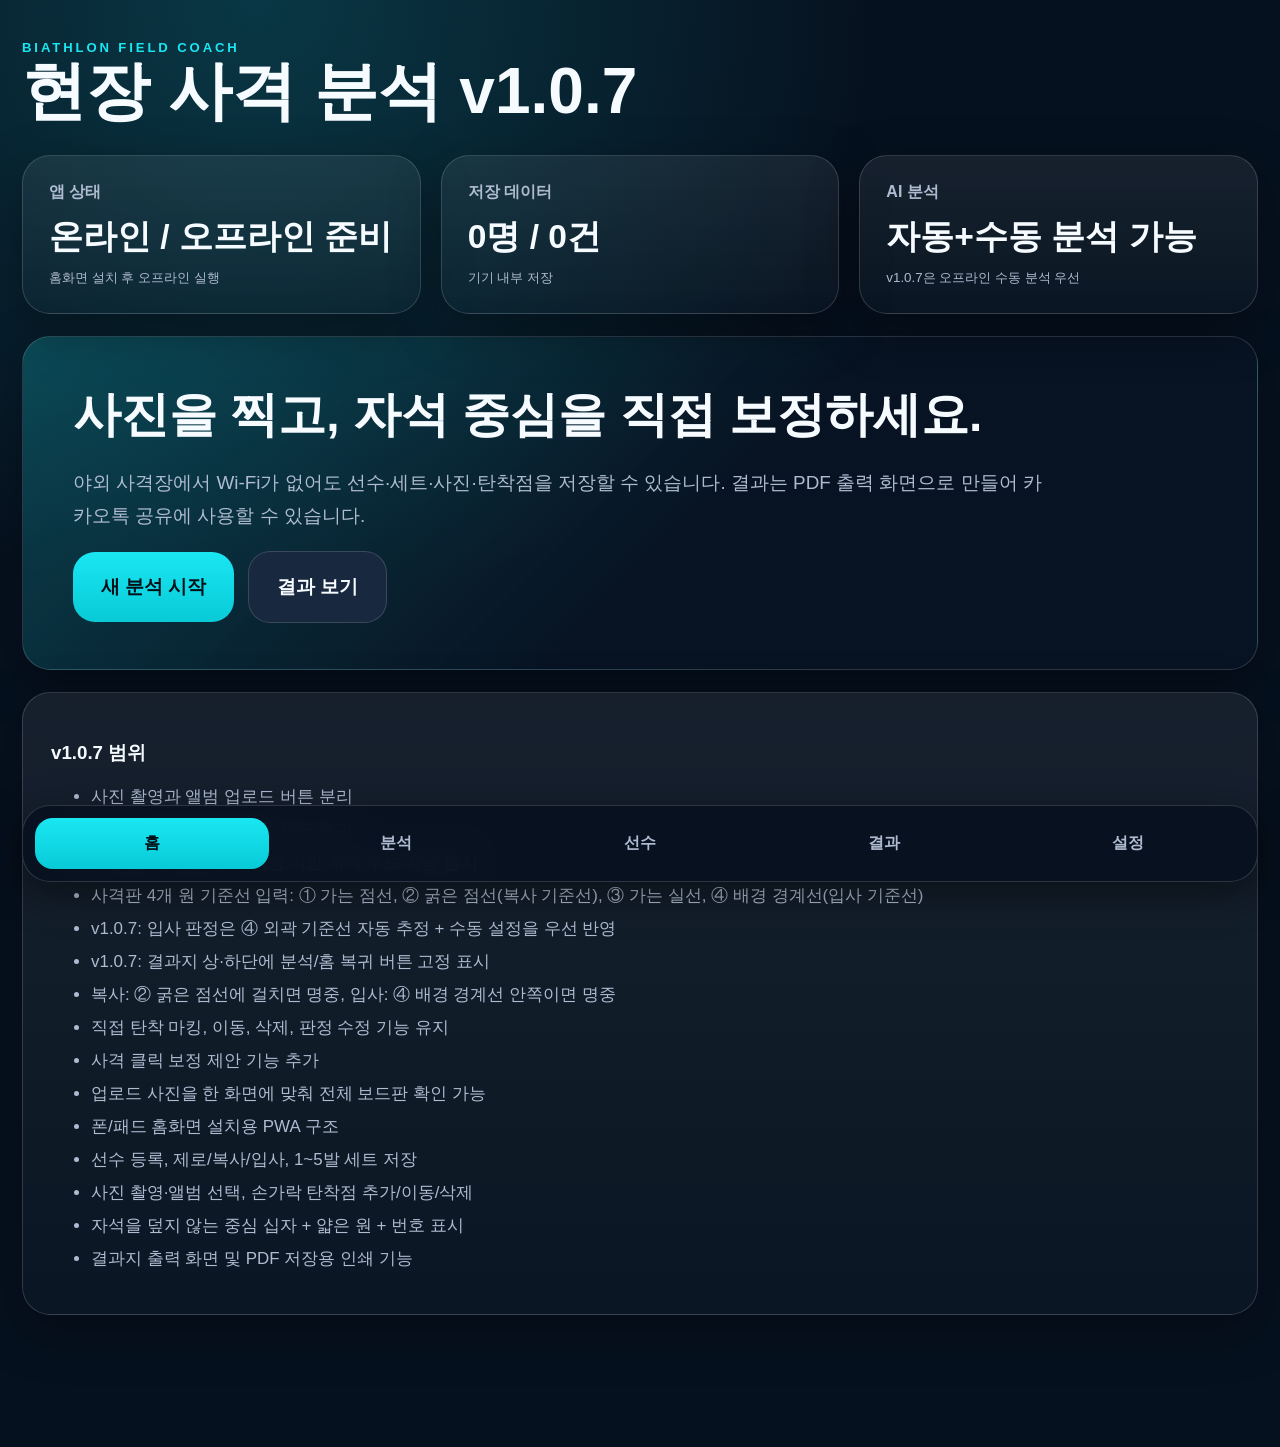
==== commit 8e259899: "Add files via upload" ====
--- a/index.html
+++ b/index.html
@@ -7,7 +7,7 @@
   <meta name="apple-mobile-web-app-capable" content="yes" />
   <meta name="apple-mobile-web-app-status-bar-style" content="black-translucent" />
   <meta name="apple-mobile-web-app-title" content="BFC v1" />
-  <title>Biathlon Field Coach v1.0.4</title>
+  <title>Biathlon Field Coach v1.0.7</title>
   <link rel="manifest" href="./manifest.webmanifest" />
   <link rel="apple-touch-icon" href="./icons/icon-192.png" />
   <link rel="stylesheet" href="./style.css" />
@@ -17,7 +17,7 @@
     <header class="topbar">
       <div>
         <div class="eyebrow">BIATHLON FIELD COACH</div>
-        <h1>현장 사격 분석 v1.0.4</h1>
+        <h1>현장 사격 분석 v1.0.7</h1>
       </div>
       <button id="installBtn" class="ghost small" hidden>앱 설치</button>
     </header>
@@ -38,7 +38,7 @@
           <article class="status-card">
             <span class="label">AI 분석</span>
             <strong id="aiStatus">수동 모드</strong>
-            <small>v1.0.4은 오프라인 수동 분석 우선</small>
+            <small>v1.0.7은 오프라인 수동 분석 우선</small>
           </article>
         </div>
 
@@ -52,9 +52,17 @@
         </div>
 
         <div class="notice-card">
-          <h3>v1.0.4 범위</h3>
+          <h3>v1.0.7 범위</h3>
           <ul>
             <li>사진 촬영과 앨범 업로드 버튼 분리</li>
+            <li>분석 화면 확대/화면채움 모드 추가</li>
+            <li>자동 분석 버튼 복구: 색상 기반 자석 후보 자동 탐지</li>
+            <li>사격판 4개 원 기준선 입력: ① 가는 점선, ② 굵은 점선(복사 기준선), ③ 가는 실선, ④ 배경 경계선(입사 기준선)</li>
+            <li>v1.0.7: 입사 판정은 ④ 외곽 기준선 자동 추정 + 수동 설정을 우선 반영</li>
+            <li>v1.0.7: 결과지 상·하단에 분석/홈 복귀 버튼 고정 표시</li>
+            <li>복사: ② 굵은 점선에 걸치면 명중, 입사: ④ 배경 경계선 안쪽이면 명중</li>
+            <li>직접 탄착 마킹, 이동, 삭제, 판정 수정 기능 유지</li>
+            <li>사격 클릭 보정 제안 기능 추가</li>
             <li>업로드 사진을 한 화면에 맞춰 전체 보드판 확인 가능</li>
             <li>폰/패드 홈화면 설치용 PWA 구조</li>
             <li>선수 등록, 제로/복사/입사, 1~5발 세트 저장</li>
@@ -147,16 +155,43 @@
             <div class="step"><b>4</b><span>저장</span></div>
           </div>
 
-          <div class="tool-grid">
+          <div class="tool-grid expanded-tools">
+            <button id="autoDetectBtn" class="primary" type="button">⚡ 자동 분석</button>
+            <button id="focusModeBtn" class="secondary" type="button">🔍 분석 크게</button>
+            <button id="fillModeBtn" class="secondary" type="button">▣ 화면 채움</button>
             <button id="centerModeBtn" class="secondary" type="button">🎯 중앙 지정</button>
-            <button id="addPointModeBtn" class="primary" type="button">＋ 수동 마킹</button>
+            <button id="ring1ModeBtn" class="secondary" type="button">① 가는 점선</button>
+            <button id="proneLineModeBtn" class="secondary" type="button">② 복사 기준선</button>
+            <button id="ring3ModeBtn" class="secondary" type="button">③ 가는 실선</button>
+            <button id="standingLineModeBtn" class="secondary" type="button">④ 입사 기준선</button>
+            <button id="addPointModeBtn" class="primary" type="button">＋ 직접 마킹</button>
             <button id="movePointModeBtn" class="secondary" type="button">↔ 점 이동</button>
             <button id="deletePointModeBtn" class="secondary" type="button">× 점 삭제</button>
+            <button id="toggleHitModeBtn" class="secondary" type="button">○ 판정 수정</button>
+          </div>
+
+          <div class="calibration-panel four-ring-panel">
+            <label>① 가는 점선 반경(px)
+              <input id="ring1Radius" type="number" min="5" value="45" />
+            </label>
+            <label>② 복사 기준선 반경(px)
+              <input id="proneRadius" type="number" min="5" value="80" />
+            </label>
+            <label>③ 가는 실선 반경(px)
+              <input id="ring3Radius" type="number" min="5" value="120" />
+            </label>
+            <label>④ 입사 기준선 반경(px)
+              <input id="standingRadius" type="number" min="5" value="170" />
+            </label>
+            <label>1클릭 기준(px)
+              <input id="clickPx" type="number" min="1" value="12" />
+            </label>
+            <button id="applyCalibrationBtn" class="secondary" type="button">판정 반영</button>
           </div>
 
           <div class="hint-card">
             <strong id="modeText">현재 모드: 점 추가</strong>
-            <p><b>수동 마킹</b>을 누른 뒤 사진 위의 자석 중심을 손가락으로 찍으세요. 자석을 덮지 않도록 중심 십자와 얇은 원만 표시합니다.</p>
+            <p><b>직접 마킹</b>은 사진 위 자석 중심을 손가락으로 찍는 기능입니다. <b>② 복사 기준선</b>은 굵은 점선, <b>④ 입사 기준선</b>은 검은 원과 흰 배경이 만나는 외곽선입니다. 선에 걸치면 명중으로 판정합니다.</p>
             <p>입력 탄착점 <strong id="pointCount">0</strong> / <strong id="requiredCount">5</strong></p>
           </div>
 
@@ -211,12 +246,22 @@
             <div class="report-actions no-print">
               <button id="printReportBtn" class="primary">PDF 저장 / 인쇄</button>
               <button id="shareImageBtn" class="secondary">결과 이미지 공유</button>
+              <button id="reportToAnalysisBtn" class="secondary">분석으로</button>
+              <button id="reportToHomeBtn" class="secondary">홈으로</button>
               <button id="closeReportBtn" class="ghost">닫기</button>
             </div>
           </div>
           <div id="reportMeta" class="report-meta"></div>
+          <div class="report-nav-inline no-print">
+            <button id="reportToAnalysisBtnTop" class="primary">분석 화면으로 돌아가기</button>
+            <button id="reportToHomeBtnTop" class="secondary">홈으로 돌아가기</button>
+          </div>
           <canvas id="reportCanvas"></canvas>
           <div id="reportMetrics" class="report-metrics"></div>
+          <div class="report-nav-inline no-print bottom-return">
+            <button id="reportToAnalysisBtnBottom" class="primary">분석 화면으로 돌아가기</button>
+            <button id="reportToHomeBtnBottom" class="secondary">홈으로 돌아가기</button>
+          </div>
           <label class="coach-comment no-print">지도자 코멘트
             <textarea id="coachComment" placeholder="선수에게 전달할 코멘트를 작성하세요."></textarea>
           </label>
@@ -238,7 +283,7 @@
         </div>
         <div class="field-card">
           <h3>AI 분석 확장 영역</h3>
-          <p>v1.0.4은 오프라인 수동 분석을 먼저 안정화한 버전입니다. 다음 버전에서 온라인 AI 중계 서버를 연결합니다.</p>
+          <p>v1.0.7은 오프라인 수동 분석을 먼저 안정화한 버전입니다. 다음 버전에서 온라인 AI 중계 서버를 연결합니다.</p>
           <label>AI 서버 주소 메모
             <input id="aiEndpoint" placeholder="예: https://bfc-ai.example.com/detect" />
           </label>
--- a/style.css
+++ b/style.css
@@ -64,3 +64,48 @@
   .canvas-wrap{height:calc(100vh - 210px);min-height:260px}
   .report-paper canvas{max-height:calc(100vh - 240px)}
 }
+
+/* v1.0.5: 현장 분석 핵심 복구 - 화면채움, 직접 마킹, 자동분석, 명중원, 클릭 보정 */
+.expanded-tools{grid-template-columns:repeat(3,1fr)}
+.calibration-panel{display:grid;grid-template-columns:repeat(4,1fr);gap:12px;margin:14px 0;background:#071426;border:1px solid var(--line);border-radius:20px;padding:16px}
+.calibration-panel input{font-weight:900;color:#fff;background:#08182a}
+.canvas-wrap.fill-mode{height:auto;min-height:72vh;align-items:flex-start;padding:6px}
+.canvas-wrap.fill-mode canvas{width:100%;max-width:100%;max-height:none;border-radius:18px}
+body.analysis-focus{padding:6px 6px 18px;background:#020812}
+body.analysis-focus .topbar,
+body.analysis-focus #analysis .section-title:first-child,
+body.analysis-focus #analysis #analysisForm,
+body.analysis-focus #analysis .guide-steps,
+body.analysis-focus .bottom-nav{display:none!important}
+body.analysis-focus .app-shell{max-width:none;width:100%}
+body.analysis-focus .field-card{margin:0;border-radius:0;border:0;background:#020812;box-shadow:none;padding:8px}
+body.analysis-focus .section-title.compact{position:sticky;top:0;z-index:20;background:rgba(2,8,18,.94);backdrop-filter:blur(12px);border:1px solid var(--line);border-radius:18px;padding:12px;margin-bottom:10px}
+body.analysis-focus .canvas-wrap{height:calc(100vh - 250px);min-height:420px;border-radius:18px;border-color:rgba(25,231,242,.35)}
+body.analysis-focus .canvas-wrap.fill-mode{height:auto;min-height:calc(100vh - 250px)}
+body.analysis-focus .tool-grid{position:sticky;bottom:8px;z-index:20;background:rgba(2,8,18,.92);border:1px solid var(--line);border-radius:20px;padding:10px;backdrop-filter:blur(12px)}
+body.analysis-focus .calibration-panel{position:sticky;bottom:94px;z-index:18;background:rgba(7,20,38,.92);backdrop-filter:blur(12px)}
+body.analysis-focus .hint-card, body.analysis-focus .action-row{display:none}
+.report-actions .secondary{background:#172941}
+.metric b{font-weight:900}.report-paper canvas{background:#fff}
+@media(max-width:900px){.expanded-tools{grid-template-columns:repeat(2,1fr)}.calibration-panel{grid-template-columns:repeat(2,1fr)}}
+@media(max-width:760px){.expanded-tools{grid-template-columns:1fr}.calibration-panel{grid-template-columns:1fr}body.analysis-focus .canvas-wrap{height:calc(100vh - 300px);min-height:320px}.tool-grid button{min-height:54px}}
+@media(orientation:landscape) and (max-height:680px){body.analysis-focus .canvas-wrap{height:calc(100vh - 210px);min-height:300px}body.analysis-focus .calibration-panel{display:none}.expanded-tools{grid-template-columns:repeat(5,1fr)}}
+@media print{.report-actions,#reportList{display:none!important}.report-paper canvas{max-height:62vh!important}}
+
+/* v1.0.6: 사격판 4개 원 기준선 판정 */
+.four-ring-panel{grid-template-columns:repeat(6,1fr)}
+.four-ring-panel label{font-size:.92rem}
+.expanded-tools{grid-template-columns:repeat(4,1fr)}
+@media(max-width:1100px){.expanded-tools{grid-template-columns:repeat(3,1fr)}.four-ring-panel{grid-template-columns:repeat(3,1fr)}}
+@media(max-width:760px){.expanded-tools,.four-ring-panel{grid-template-columns:1fr}}
+
+
+/* v1.0.7: 결과 화면 복귀 버튼을 명확히 표시 */
+.report-nav-inline{display:flex;gap:12px;flex-wrap:wrap;justify-content:flex-end;align-items:center;margin:14px 0 18px;padding:12px;border-radius:18px;background:#edf4f8;border:1px solid #d6e3ee}
+.report-nav-inline button{min-width:190px;color:#04101a}
+.report-nav-inline .secondary{background:#172941;color:#fff}
+.report-head{position:sticky;top:0;z-index:25;background:#fff;padding:10px 0 14px;border-bottom:1px solid #dde4ee}
+.report-actions .ghost{background:#f3f6f9;color:#111;border:1px solid #cbd6e2}
+.report-actions .secondary{color:#fff}
+.report-actions .primary{color:#021018}
+@media(max-width:760px){.report-nav-inline{justify-content:stretch}.report-nav-inline button{width:100%;min-width:0}.report-head{position:static}.report-actions button{width:100%}}
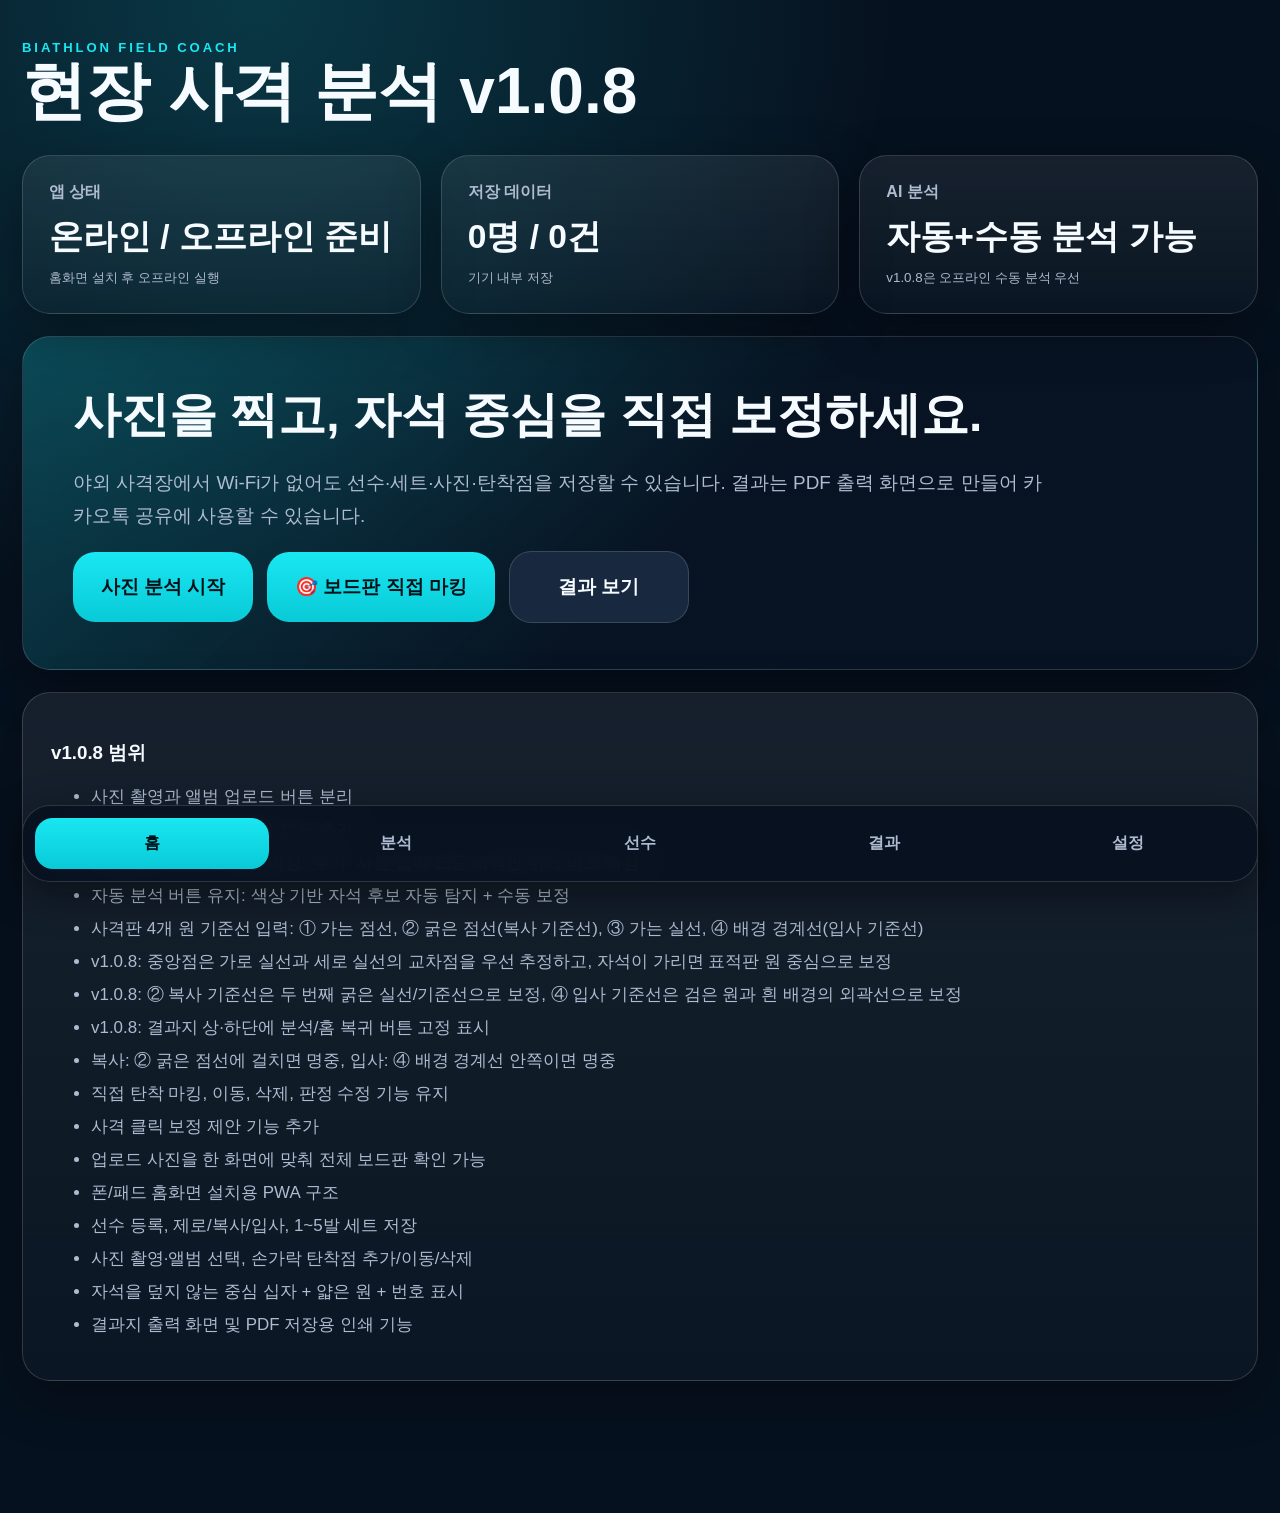
==== commit 85ef6774: "Add files via upload" ====
--- a/index.html
+++ b/index.html
@@ -7,7 +7,7 @@
   <meta name="apple-mobile-web-app-capable" content="yes" />
   <meta name="apple-mobile-web-app-status-bar-style" content="black-translucent" />
   <meta name="apple-mobile-web-app-title" content="BFC v1" />
-  <title>Biathlon Field Coach v1.0.7</title>
+  <title>Biathlon Field Coach v1.0.8</title>
   <link rel="manifest" href="./manifest.webmanifest" />
   <link rel="apple-touch-icon" href="./icons/icon-192.png" />
   <link rel="stylesheet" href="./style.css" />
@@ -17,7 +17,7 @@
     <header class="topbar">
       <div>
         <div class="eyebrow">BIATHLON FIELD COACH</div>
-        <h1>현장 사격 분석 v1.0.7</h1>
+        <h1>현장 사격 분석 v1.0.8</h1>
       </div>
       <button id="installBtn" class="ghost small" hidden>앱 설치</button>
     </header>
@@ -38,7 +38,7 @@
           <article class="status-card">
             <span class="label">AI 분석</span>
             <strong id="aiStatus">수동 모드</strong>
-            <small>v1.0.7은 오프라인 수동 분석 우선</small>
+            <small>v1.0.8은 오프라인 수동 분석 우선</small>
           </article>
         </div>
 
@@ -46,20 +46,23 @@
           <h2>사진을 찍고, 자석 중심을 직접 보정하세요.</h2>
           <p>야외 사격장에서 Wi‑Fi가 없어도 선수·세트·사진·탄착점을 저장할 수 있습니다. 결과는 PDF 출력 화면으로 만들어 카카오톡 공유에 사용할 수 있습니다.</p>
           <div class="hero-actions">
-            <button class="primary big" data-go="analysis">새 분석 시작</button>
+            <button class="primary big" data-go="analysis">사진 분석 시작</button>
+            <button id="directBoardBtn" class="primary big" type="button">🎯 보드판 직접 마킹</button>
             <button class="secondary big" data-go="reports">결과 보기</button>
           </div>
         </div>
 
         <div class="notice-card">
-          <h3>v1.0.7 범위</h3>
+          <h3>v1.0.8 범위</h3>
           <ul>
             <li>사진 촬영과 앨범 업로드 버튼 분리</li>
             <li>분석 화면 확대/화면채움 모드 추가</li>
-            <li>자동 분석 버튼 복구: 색상 기반 자석 후보 자동 탐지</li>
+            <li>홈 화면에 “보드판 직접 마킹” 추가: 사진 없이 표준 사격판 위에 바로 마킹</li>
+            <li>자동 분석 버튼 유지: 색상 기반 자석 후보 자동 탐지 + 수동 보정</li>
             <li>사격판 4개 원 기준선 입력: ① 가는 점선, ② 굵은 점선(복사 기준선), ③ 가는 실선, ④ 배경 경계선(입사 기준선)</li>
-            <li>v1.0.7: 입사 판정은 ④ 외곽 기준선 자동 추정 + 수동 설정을 우선 반영</li>
-            <li>v1.0.7: 결과지 상·하단에 분석/홈 복귀 버튼 고정 표시</li>
+            <li>v1.0.8: 중앙점은 가로 실선과 세로 실선의 교차점을 우선 추정하고, 자석이 가리면 표적판 원 중심으로 보정</li>
+            <li>v1.0.8: ② 복사 기준선은 두 번째 굵은 실선/기준선으로 보정, ④ 입사 기준선은 검은 원과 흰 배경의 외곽선으로 보정</li>
+            <li>v1.0.8: 결과지 상·하단에 분석/홈 복귀 버튼 고정 표시</li>
             <li>복사: ② 굵은 점선에 걸치면 명중, 입사: ④ 배경 경계선 안쪽이면 명중</li>
             <li>직접 탄착 마킹, 이동, 삭제, 판정 수정 기능 유지</li>
             <li>사격 클릭 보정 제안 기능 추가</li>
@@ -157,6 +160,8 @@
 
           <div class="tool-grid expanded-tools">
             <button id="autoDetectBtn" class="primary" type="button">⚡ 자동 분석</button>
+            <button id="autoBoardBtn" class="secondary" type="button">◎ 기준선 자동</button>
+            <button id="templateBoardBtn" class="secondary" type="button">🎯 표준판 마킹</button>
             <button id="focusModeBtn" class="secondary" type="button">🔍 분석 크게</button>
             <button id="fillModeBtn" class="secondary" type="button">▣ 화면 채움</button>
             <button id="centerModeBtn" class="secondary" type="button">🎯 중앙 지정</button>
@@ -191,7 +196,7 @@
 
           <div class="hint-card">
             <strong id="modeText">현재 모드: 점 추가</strong>
-            <p><b>직접 마킹</b>은 사진 위 자석 중심을 손가락으로 찍는 기능입니다. <b>② 복사 기준선</b>은 굵은 점선, <b>④ 입사 기준선</b>은 검은 원과 흰 배경이 만나는 외곽선입니다. 선에 걸치면 명중으로 판정합니다.</p>
+            <p><b>직접 마킹</b>은 사진 위 자석 중심을 손가락으로 찍는 핵심 기능입니다. <b>중앙</b>은 가로 실선과 세로 실선의 교차점입니다. 자석이 중앙을 가리면 <b>◎ 기준선 자동</b> 또는 <b>중앙 지정</b>으로 보정하세요. <b>② 복사 기준선</b>은 두 번째 굵은 실선/기준선, <b>④ 입사 기준선</b>은 검은 원과 흰 배경이 만나는 외곽선입니다. 선에 걸치면 명중으로 판정합니다.</p>
             <p>입력 탄착점 <strong id="pointCount">0</strong> / <strong id="requiredCount">5</strong></p>
           </div>
 
@@ -283,7 +288,7 @@
         </div>
         <div class="field-card">
           <h3>AI 분석 확장 영역</h3>
-          <p>v1.0.7은 오프라인 수동 분석을 먼저 안정화한 버전입니다. 다음 버전에서 온라인 AI 중계 서버를 연결합니다.</p>
+          <p>v1.0.8은 오프라인 수동 분석을 먼저 안정화한 버전입니다. 다음 버전에서 온라인 AI 중계 서버를 연결합니다.</p>
           <label>AI 서버 주소 메모
             <input id="aiEndpoint" placeholder="예: https://bfc-ai.example.com/detect" />
           </label>
--- a/style.css
+++ b/style.css
@@ -100,7 +100,7 @@
 @media(max-width:760px){.expanded-tools,.four-ring-panel{grid-template-columns:1fr}}
 
 
-/* v1.0.7: 결과 화면 복귀 버튼을 명확히 표시 */
+/* v1.0.8: 결과 화면 복귀 버튼을 명확히 표시 */
 .report-nav-inline{display:flex;gap:12px;flex-wrap:wrap;justify-content:flex-end;align-items:center;margin:14px 0 18px;padding:12px;border-radius:18px;background:#edf4f8;border:1px solid #d6e3ee}
 .report-nav-inline button{min-width:190px;color:#04101a}
 .report-nav-inline .secondary{background:#172941;color:#fff}
@@ -109,3 +109,19 @@
 .report-actions .secondary{color:#fff}
 .report-actions .primary{color:#021018}
 @media(max-width:760px){.report-nav-inline{justify-content:stretch}.report-nav-inline button{width:100%;min-width:0}.report-head{position:static}.report-actions button{width:100%}}
+
+/* v1.0.8: 현장 분석 화면을 더 크게, 보드판 직접 마킹 접근성 강화 */
+.hero-actions{display:flex;gap:14px;flex-wrap:wrap}.hero-actions .big{min-width:180px}
+.canvas-wrap{height:clamp(520px, 76vh, 940px)}
+.canvas-wrap canvas{max-height:100%;max-width:100%}
+body.analysis-focus .canvas-wrap{height:calc(100vh - 190px);min-height:520px}
+body.analysis-focus .canvas-wrap canvas{max-height:100%;max-width:100%}
+@media(max-width:760px){
+  .hero-actions .big{width:100%;min-width:0}
+  .canvas-wrap{height:clamp(420px, 70vh, 820px)}
+  body.analysis-focus .canvas-wrap{height:calc(100vh - 250px);min-height:430px}
+}
+@media(orientation:landscape) and (max-height:680px){
+  .canvas-wrap{height:calc(100vh - 185px);min-height:340px}
+  body.analysis-focus .canvas-wrap{height:calc(100vh - 170px);min-height:330px}
+}
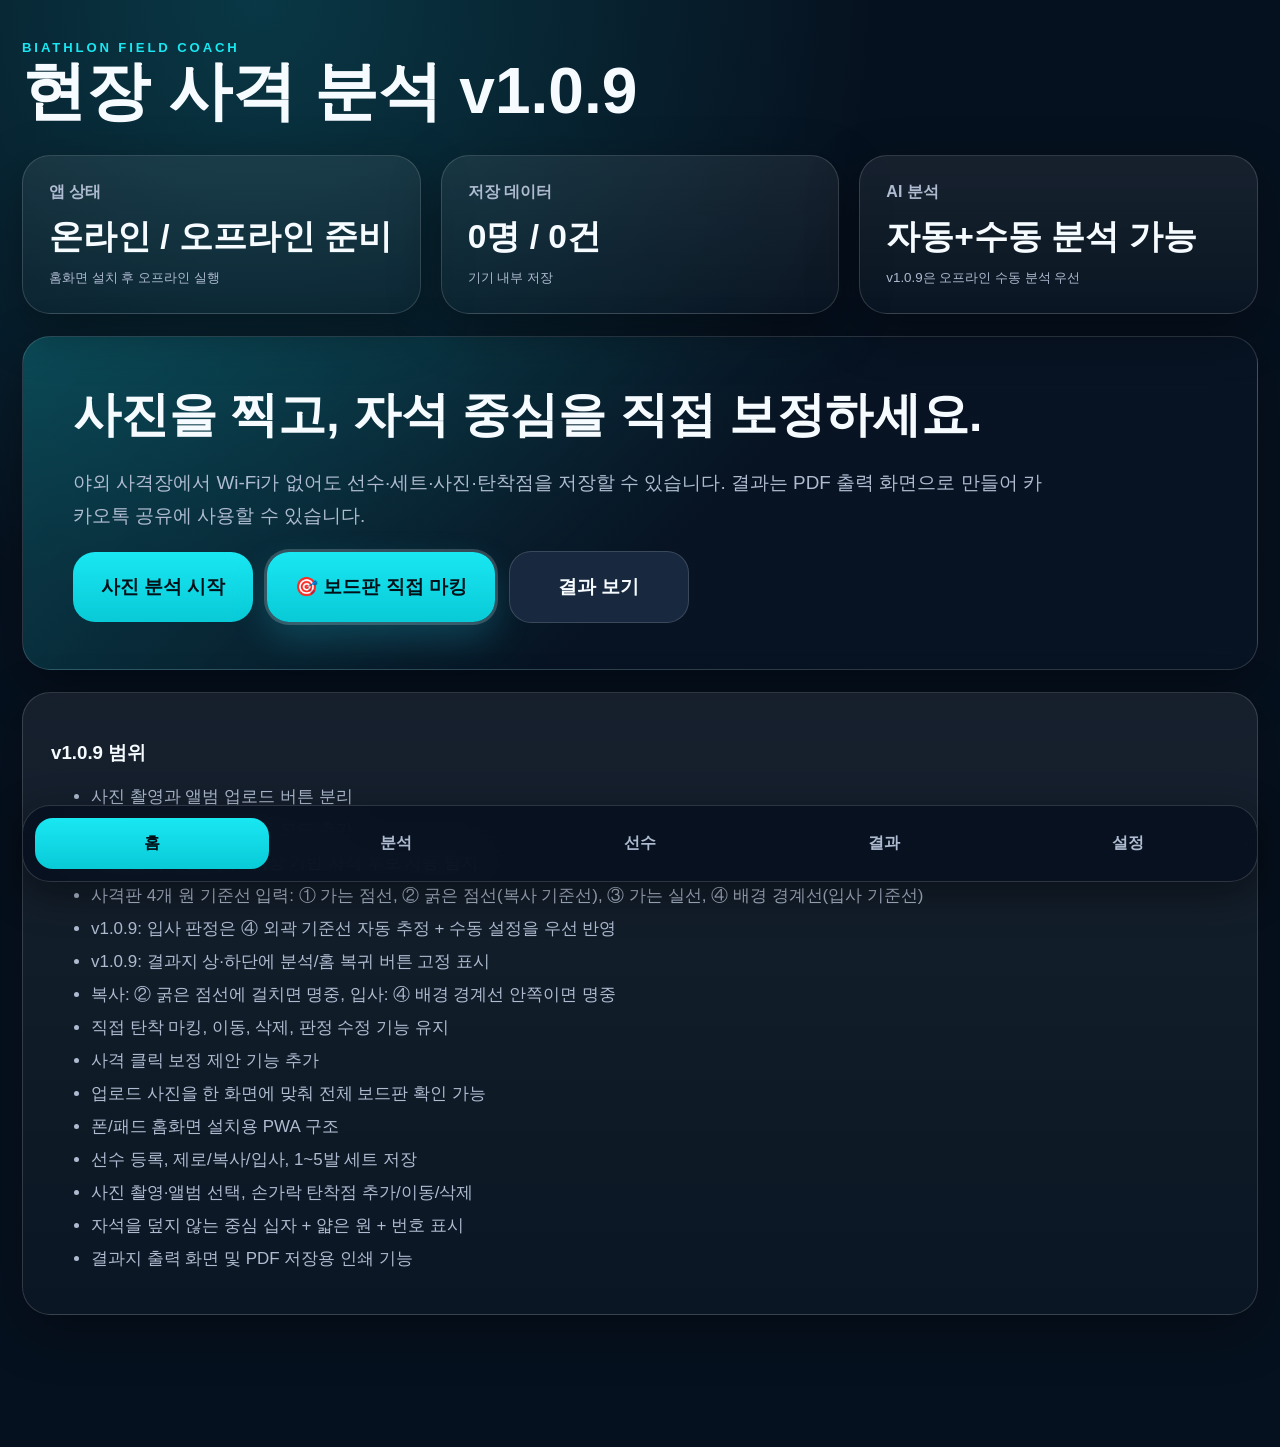
==== commit 6c595a07: "Add files via upload" ====
--- a/index.html
+++ b/index.html
@@ -7,7 +7,7 @@
   <meta name="apple-mobile-web-app-capable" content="yes" />
   <meta name="apple-mobile-web-app-status-bar-style" content="black-translucent" />
   <meta name="apple-mobile-web-app-title" content="BFC v1" />
-  <title>Biathlon Field Coach v1.0.8</title>
+  <title>Biathlon Field Coach v1.0.9</title>
   <link rel="manifest" href="./manifest.webmanifest" />
   <link rel="apple-touch-icon" href="./icons/icon-192.png" />
   <link rel="stylesheet" href="./style.css" />
@@ -17,7 +17,7 @@
     <header class="topbar">
       <div>
         <div class="eyebrow">BIATHLON FIELD COACH</div>
-        <h1>현장 사격 분석 v1.0.8</h1>
+        <h1>현장 사격 분석 v1.0.9</h1>
       </div>
       <button id="installBtn" class="ghost small" hidden>앱 설치</button>
     </header>
@@ -38,7 +38,7 @@
           <article class="status-card">
             <span class="label">AI 분석</span>
             <strong id="aiStatus">수동 모드</strong>
-            <small>v1.0.8은 오프라인 수동 분석 우선</small>
+            <small>v1.0.9은 오프라인 수동 분석 우선</small>
           </article>
         </div>
 
@@ -47,22 +47,20 @@
           <p>야외 사격장에서 Wi‑Fi가 없어도 선수·세트·사진·탄착점을 저장할 수 있습니다. 결과는 PDF 출력 화면으로 만들어 카카오톡 공유에 사용할 수 있습니다.</p>
           <div class="hero-actions">
             <button class="primary big" data-go="analysis">사진 분석 시작</button>
-            <button id="directBoardBtn" class="primary big" type="button">🎯 보드판 직접 마킹</button>
+            <button id="directBoardBtn" class="primary big direct-board" type="button" data-action="template-board">🎯 보드판 직접 마킹</button>
             <button class="secondary big" data-go="reports">결과 보기</button>
           </div>
         </div>
 
         <div class="notice-card">
-          <h3>v1.0.8 범위</h3>
+          <h3>v1.0.9 범위</h3>
           <ul>
             <li>사진 촬영과 앨범 업로드 버튼 분리</li>
             <li>분석 화면 확대/화면채움 모드 추가</li>
-            <li>홈 화면에 “보드판 직접 마킹” 추가: 사진 없이 표준 사격판 위에 바로 마킹</li>
-            <li>자동 분석 버튼 유지: 색상 기반 자석 후보 자동 탐지 + 수동 보정</li>
+            <li>자동 분석 버튼 복구: 색상 기반 자석 후보 자동 탐지</li>
             <li>사격판 4개 원 기준선 입력: ① 가는 점선, ② 굵은 점선(복사 기준선), ③ 가는 실선, ④ 배경 경계선(입사 기준선)</li>
-            <li>v1.0.8: 중앙점은 가로 실선과 세로 실선의 교차점을 우선 추정하고, 자석이 가리면 표적판 원 중심으로 보정</li>
-            <li>v1.0.8: ② 복사 기준선은 두 번째 굵은 실선/기준선으로 보정, ④ 입사 기준선은 검은 원과 흰 배경의 외곽선으로 보정</li>
-            <li>v1.0.8: 결과지 상·하단에 분석/홈 복귀 버튼 고정 표시</li>
+            <li>v1.0.9: 입사 판정은 ④ 외곽 기준선 자동 추정 + 수동 설정을 우선 반영</li>
+            <li>v1.0.9: 결과지 상·하단에 분석/홈 복귀 버튼 고정 표시</li>
             <li>복사: ② 굵은 점선에 걸치면 명중, 입사: ④ 배경 경계선 안쪽이면 명중</li>
             <li>직접 탄착 마킹, 이동, 삭제, 판정 수정 기능 유지</li>
             <li>사격 클릭 보정 제안 기능 추가</li>
@@ -160,8 +158,6 @@
 
           <div class="tool-grid expanded-tools">
             <button id="autoDetectBtn" class="primary" type="button">⚡ 자동 분석</button>
-            <button id="autoBoardBtn" class="secondary" type="button">◎ 기준선 자동</button>
-            <button id="templateBoardBtn" class="secondary" type="button">🎯 표준판 마킹</button>
             <button id="focusModeBtn" class="secondary" type="button">🔍 분석 크게</button>
             <button id="fillModeBtn" class="secondary" type="button">▣ 화면 채움</button>
             <button id="centerModeBtn" class="secondary" type="button">🎯 중앙 지정</button>
@@ -196,7 +192,7 @@
 
           <div class="hint-card">
             <strong id="modeText">현재 모드: 점 추가</strong>
-            <p><b>직접 마킹</b>은 사진 위 자석 중심을 손가락으로 찍는 핵심 기능입니다. <b>중앙</b>은 가로 실선과 세로 실선의 교차점입니다. 자석이 중앙을 가리면 <b>◎ 기준선 자동</b> 또는 <b>중앙 지정</b>으로 보정하세요. <b>② 복사 기준선</b>은 두 번째 굵은 실선/기준선, <b>④ 입사 기준선</b>은 검은 원과 흰 배경이 만나는 외곽선입니다. 선에 걸치면 명중으로 판정합니다.</p>
+            <p><b>직접 마킹</b>은 사진 위 자석 중심을 손가락으로 찍는 기능입니다. <b>② 복사 기준선</b>은 굵은 점선, <b>④ 입사 기준선</b>은 검은 원과 흰 배경이 만나는 외곽선입니다. 선에 걸치면 명중으로 판정합니다.</p>
             <p>입력 탄착점 <strong id="pointCount">0</strong> / <strong id="requiredCount">5</strong></p>
           </div>
 
@@ -288,7 +284,7 @@
         </div>
         <div class="field-card">
           <h3>AI 분석 확장 영역</h3>
-          <p>v1.0.8은 오프라인 수동 분석을 먼저 안정화한 버전입니다. 다음 버전에서 온라인 AI 중계 서버를 연결합니다.</p>
+          <p>v1.0.9은 오프라인 수동 분석을 먼저 안정화한 버전입니다. 다음 버전에서 온라인 AI 중계 서버를 연결합니다.</p>
           <label>AI 서버 주소 메모
             <input id="aiEndpoint" placeholder="예: https://bfc-ai.example.com/detect" />
           </label>
--- a/style.css
+++ b/style.css
@@ -100,7 +100,7 @@
 @media(max-width:760px){.expanded-tools,.four-ring-panel{grid-template-columns:1fr}}
 
 
-/* v1.0.8: 결과 화면 복귀 버튼을 명확히 표시 */
+/* v1.0.9: 결과 화면 복귀 버튼을 명확히 표시 */
 .report-nav-inline{display:flex;gap:12px;flex-wrap:wrap;justify-content:flex-end;align-items:center;margin:14px 0 18px;padding:12px;border-radius:18px;background:#edf4f8;border:1px solid #d6e3ee}
 .report-nav-inline button{min-width:190px;color:#04101a}
 .report-nav-inline .secondary{background:#172941;color:#fff}
@@ -110,7 +110,7 @@
 .report-actions .primary{color:#021018}
 @media(max-width:760px){.report-nav-inline{justify-content:stretch}.report-nav-inline button{width:100%;min-width:0}.report-head{position:static}.report-actions button{width:100%}}
 
-/* v1.0.8: 현장 분석 화면을 더 크게, 보드판 직접 마킹 접근성 강화 */
+/* v1.0.9: 현장 분석 화면을 더 크게, 보드판 직접 마킹 접근성 강화 */
 .hero-actions{display:flex;gap:14px;flex-wrap:wrap}.hero-actions .big{min-width:180px}
 .canvas-wrap{height:clamp(520px, 76vh, 940px)}
 .canvas-wrap canvas{max-height:100%;max-width:100%}
@@ -125,3 +125,8 @@
   .canvas-wrap{height:calc(100vh - 185px);min-height:340px}
   body.analysis-focus .canvas-wrap{height:calc(100vh - 170px);min-height:330px}
 }
+
+/* v1.0.9: 보드판 직접 마킹 버튼 시인성 강화 */
+.direct-board{box-shadow:0 0 0 3px rgba(255,255,255,.18),0 16px 36px rgba(34,211,238,.22)}
+.hero-actions{flex-wrap:wrap}
+@media (max-width: 720px){.hero-actions .big{width:100%;}}
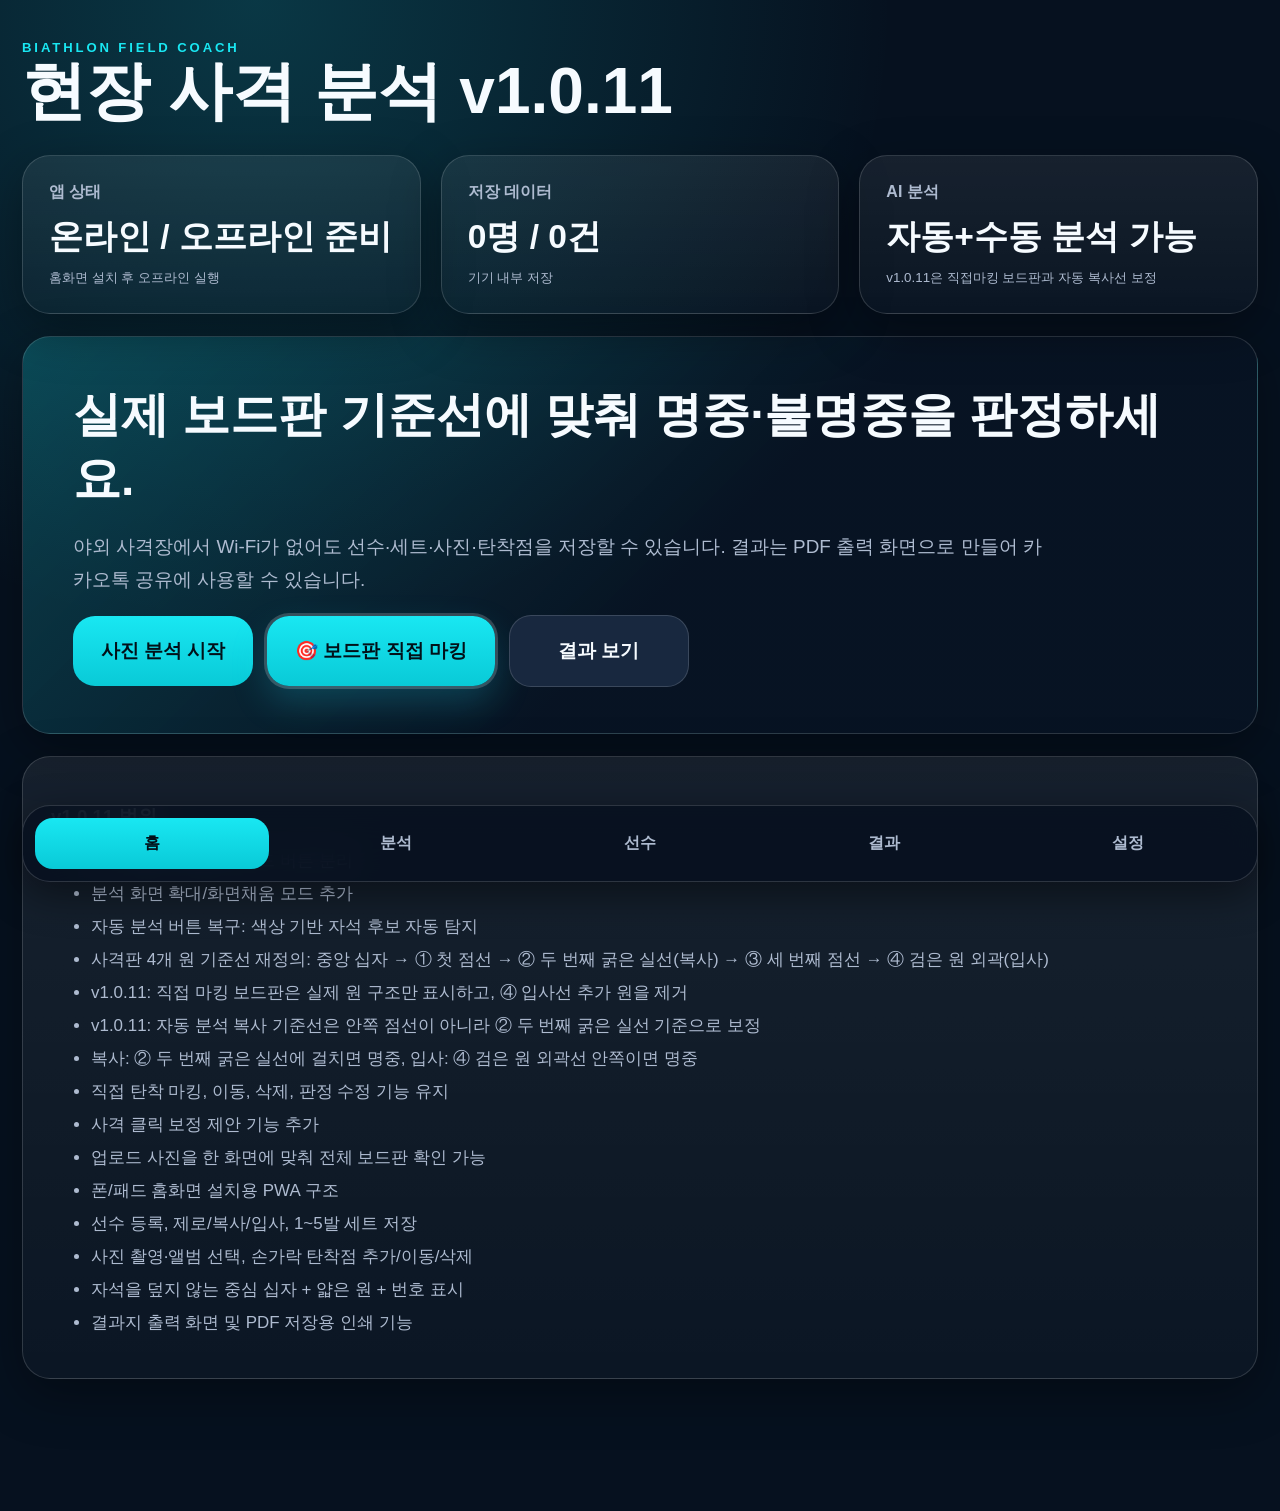
==== commit f12f80ca: "Add files via upload" ====
--- a/index.html
+++ b/index.html
@@ -7,7 +7,7 @@
   <meta name="apple-mobile-web-app-capable" content="yes" />
   <meta name="apple-mobile-web-app-status-bar-style" content="black-translucent" />
   <meta name="apple-mobile-web-app-title" content="BFC v1" />
-  <title>Biathlon Field Coach v1.0.9</title>
+  <title>Biathlon Field Coach v1.0.11</title>
   <link rel="manifest" href="./manifest.webmanifest" />
   <link rel="apple-touch-icon" href="./icons/icon-192.png" />
   <link rel="stylesheet" href="./style.css" />
@@ -17,7 +17,7 @@
     <header class="topbar">
       <div>
         <div class="eyebrow">BIATHLON FIELD COACH</div>
-        <h1>현장 사격 분석 v1.0.9</h1>
+        <h1>현장 사격 분석 v1.0.11</h1>
       </div>
       <button id="installBtn" class="ghost small" hidden>앱 설치</button>
     </header>
@@ -38,12 +38,12 @@
           <article class="status-card">
             <span class="label">AI 분석</span>
             <strong id="aiStatus">수동 모드</strong>
-            <small>v1.0.9은 오프라인 수동 분석 우선</small>
+            <small>v1.0.11은 직접마킹 보드판과 자동 복사선 보정</small>
           </article>
         </div>
 
         <div class="hero-card">
-          <h2>사진을 찍고, 자석 중심을 직접 보정하세요.</h2>
+          <h2>실제 보드판 기준선에 맞춰 명중·불명중을 판정하세요.</h2>
           <p>야외 사격장에서 Wi‑Fi가 없어도 선수·세트·사진·탄착점을 저장할 수 있습니다. 결과는 PDF 출력 화면으로 만들어 카카오톡 공유에 사용할 수 있습니다.</p>
           <div class="hero-actions">
             <button class="primary big" data-go="analysis">사진 분석 시작</button>
@@ -53,15 +53,15 @@
         </div>
 
         <div class="notice-card">
-          <h3>v1.0.9 범위</h3>
+          <h3>v1.0.11 범위</h3>
           <ul>
             <li>사진 촬영과 앨범 업로드 버튼 분리</li>
             <li>분석 화면 확대/화면채움 모드 추가</li>
             <li>자동 분석 버튼 복구: 색상 기반 자석 후보 자동 탐지</li>
-            <li>사격판 4개 원 기준선 입력: ① 가는 점선, ② 굵은 점선(복사 기준선), ③ 가는 실선, ④ 배경 경계선(입사 기준선)</li>
-            <li>v1.0.9: 입사 판정은 ④ 외곽 기준선 자동 추정 + 수동 설정을 우선 반영</li>
-            <li>v1.0.9: 결과지 상·하단에 분석/홈 복귀 버튼 고정 표시</li>
-            <li>복사: ② 굵은 점선에 걸치면 명중, 입사: ④ 배경 경계선 안쪽이면 명중</li>
+            <li>사격판 4개 원 기준선 재정의: 중앙 십자 → ① 첫 점선 → ② 두 번째 굵은 실선(복사) → ③ 세 번째 점선 → ④ 검은 원 외곽(입사)</li>
+            <li>v1.0.11: 직접 마킹 보드판은 실제 원 구조만 표시하고, ④ 입사선 추가 원을 제거</li>
+            <li>v1.0.11: 자동 분석 복사 기준선은 안쪽 점선이 아니라 ② 두 번째 굵은 실선 기준으로 보정</li>
+            <li>복사: ② 두 번째 굵은 실선에 걸치면 명중, 입사: ④ 검은 원 외곽선 안쪽이면 명중</li>
             <li>직접 탄착 마킹, 이동, 삭제, 판정 수정 기능 유지</li>
             <li>사격 클릭 보정 제안 기능 추가</li>
             <li>업로드 사진을 한 화면에 맞춰 전체 보드판 확인 가능</li>
@@ -284,7 +284,7 @@
         </div>
         <div class="field-card">
           <h3>AI 분석 확장 영역</h3>
-          <p>v1.0.9은 오프라인 수동 분석을 먼저 안정화한 버전입니다. 다음 버전에서 온라인 AI 중계 서버를 연결합니다.</p>
+          <p>v1.0.11은 오프라인 수동 분석을 먼저 안정화한 버전입니다. 다음 버전에서 온라인 AI 중계 서버를 연결합니다.</p>
           <label>AI 서버 주소 메모
             <input id="aiEndpoint" placeholder="예: https://bfc-ai.example.com/detect" />
           </label>
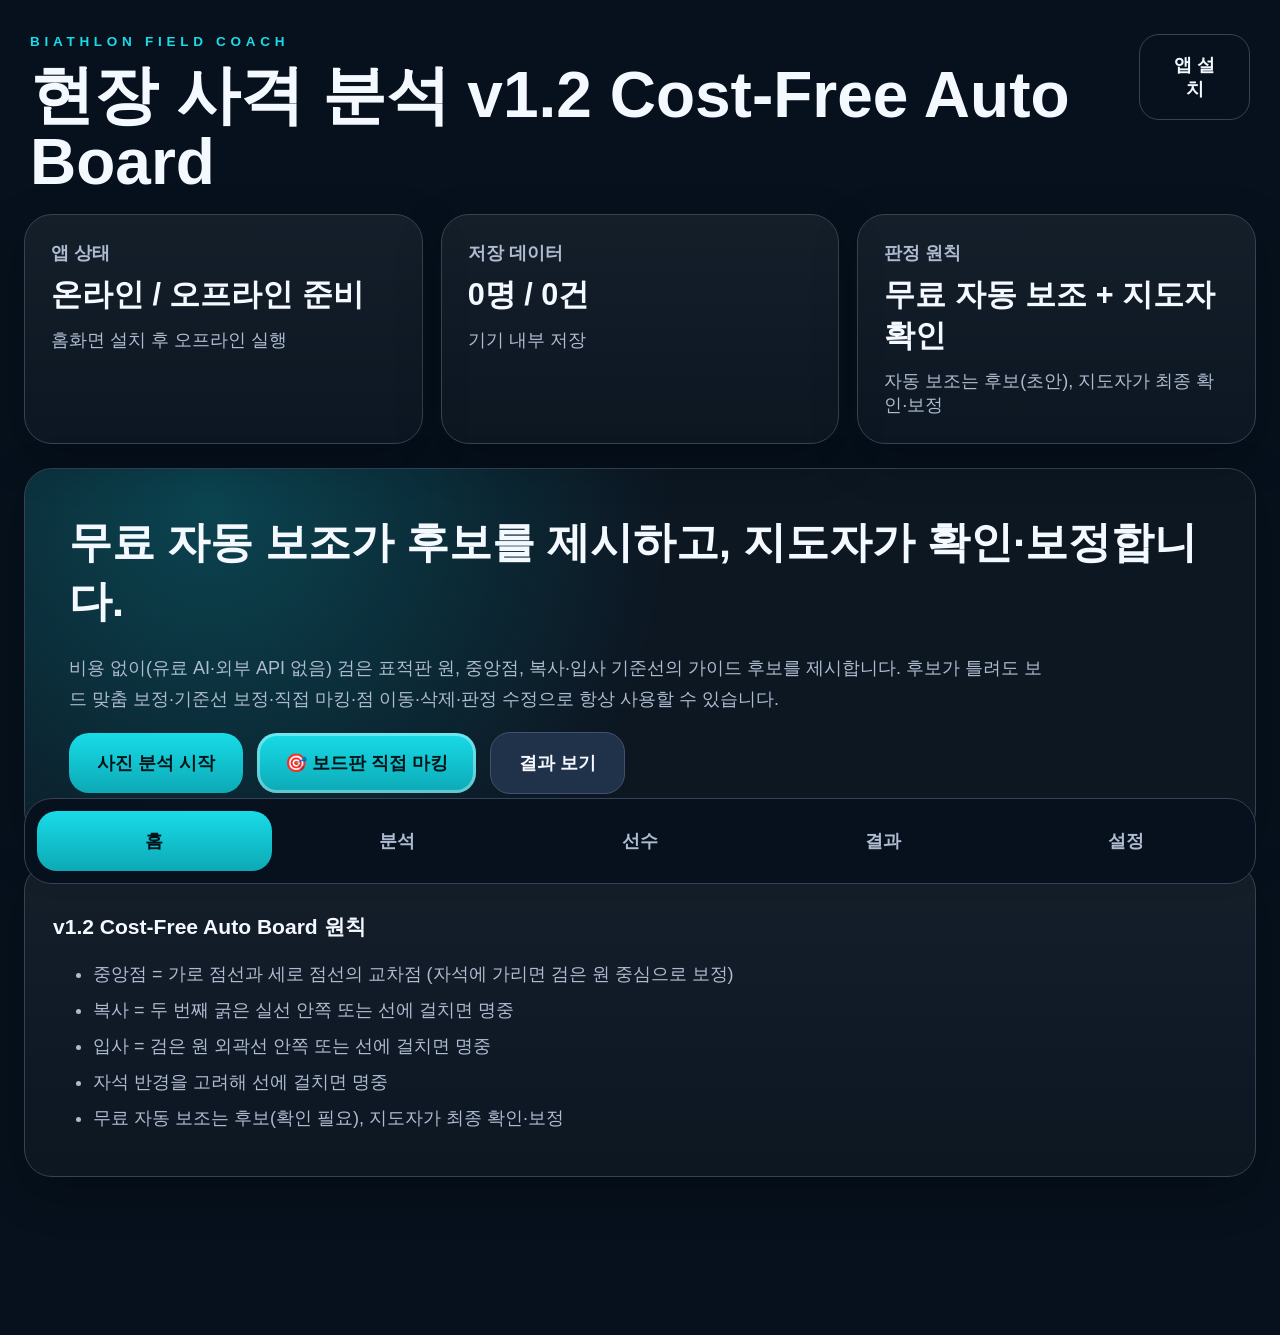
==== commit 5f0f75fd: "Add files via upload" ====
--- a/index.html
+++ b/index.html
@@ -1,312 +1,147 @@
 <!doctype html>
 <html lang="ko">
 <head>
-  <meta charset="utf-8" />
-  <meta name="viewport" content="width=device-width, initial-scale=1, viewport-fit=cover" />
-  <meta name="theme-color" content="#06111f" />
-  <meta name="apple-mobile-web-app-capable" content="yes" />
-  <meta name="apple-mobile-web-app-status-bar-style" content="black-translucent" />
-  <meta name="apple-mobile-web-app-title" content="BFC v1" />
-  <title>Biathlon Field Coach v1.0.11</title>
-  <link rel="manifest" href="./manifest.webmanifest" />
-  <link rel="apple-touch-icon" href="./icons/icon-192.png" />
-  <link rel="stylesheet" href="./style.css" />
+<meta charset="utf-8" />
+<meta name="viewport" content="width=device-width, initial-scale=1, viewport-fit=cover" />
+<title>Biathlon Field Coach v1.2 Cost-Free Auto Board</title>
+<link rel="manifest" href="manifest.webmanifest" />
+<link rel="stylesheet" href="style.css" />
+<meta name="theme-color" content="#071422" />
+<link rel="apple-touch-icon" href="icons/icon-192.png" />
 </head>
 <body>
-  <div id="app" class="app-shell">
-    <header class="topbar">
-      <div>
-        <div class="eyebrow">BIATHLON FIELD COACH</div>
-        <h1>현장 사격 분석 v1.0.11</h1>
+<div id="app">
+  <header class="topbar">
+    <div>
+      <div class="eyebrow">BIATHLON FIELD COACH</div>
+      <h1>현장 사격 분석 v1.2 Cost-Free Auto Board</h1>
+    </div>
+    <button id="installBtn" class="ghost">앱 설치</button>
+  </header>
+
+  <main>
+    <section id="home" class="view active">
+      <div class="cards">
+        <article class="card"><b>앱 상태</b><strong id="onlineState">온라인 / 오프라인 준비</strong><span>홈화면 설치 후 오프라인 실행</span></article>
+        <article class="card"><b>저장 데이터</b><strong id="countState">0명 / 0건</strong><span>기기 내부 저장</span></article>
+        <article class="card"><b>판정 원칙</b><strong>무료 자동 보조 + 지도자 확인</strong><span>자동 보조는 후보(초안), 지도자가 최종 확인·보정</span></article>
       </div>
-      <button id="installBtn" class="ghost small" hidden>앱 설치</button>
-    </header>
+      <div class="hero">
+        <h2>무료 자동 보조가 후보를 제시하고, 지도자가 확인·보정합니다.</h2>
+        <p>비용 없이(유료 AI·외부 API 없음) 검은 표적판 원, 중앙점, 복사·입사 기준선의 가이드 후보를 제시합니다. 후보가 틀려도 보드 맞춤 보정·기준선 보정·직접 마킹·점 이동·삭제·판정 수정으로 항상 사용할 수 있습니다.</p>
+        <div class="row">
+          <button class="primary" data-go="analysis">사진 분석 시작</button>
+          <button class="primary alt" id="directBoardBtn">🎯 보드판 직접 마킹</button>
+          <button class="secondary" data-go="results">결과 보기</button>
+        </div>
+      </div>
+      <section class="panel compact">
+        <h3>v1.2 Cost-Free Auto Board 원칙</h3>
+        <ul>
+          <li>중앙점 = 가로 점선과 세로 점선의 교차점 (자석에 가리면 검은 원 중심으로 보정)</li>
+          <li>복사 = 두 번째 굵은 실선 안쪽 또는 선에 걸치면 명중</li>
+          <li>입사 = 검은 원 외곽선 안쪽 또는 선에 걸치면 명중</li>
+          <li>자석 반경을 고려해 선에 걸치면 명중</li>
+          <li>무료 자동 보조는 후보(확인 필요), 지도자가 최종 확인·보정</li>
+        </ul>
+      </section>
+    </section>
 
-    <main>
-      <section id="home" class="view active">
-        <div class="status-grid">
-          <article class="status-card">
-            <span class="label">앱 상태</span>
-            <strong id="offlineStatus">확인 중</strong>
-            <small>홈화면 설치 후 오프라인 실행</small>
-          </article>
-          <article class="status-card">
-            <span class="label">저장 데이터</span>
-            <strong id="dataStatus">0명 / 0건</strong>
-            <small>기기 내부 저장</small>
-          </article>
-          <article class="status-card">
-            <span class="label">AI 분석</span>
-            <strong id="aiStatus">수동 모드</strong>
-            <small>v1.0.11은 직접마킹 보드판과 자동 복사선 보정</small>
-          </article>
-        </div>
+    <section id="analysis" class="view">
+      <section class="panel formgrid">
+        <label>선수<input id="athlete" placeholder="예: 최용철" /></label>
+        <label>사격 구분<select id="shootType"><option value="prone">복사</option><option value="standing">입사</option><option value="zero">제로</option></select></label>
+        <label>발수<select id="shotCount"><option>5</option><option>4</option><option>3</option><option>2</option><option>1</option></select></label>
+        <label>세트<input id="setNo" type="number" min="1" value="1" /></label>
+        <label>날씨<select id="weather"><option>맑음</option><option>흐림</option><option>비</option><option>눈</option><option>강풍</option><option>실내</option></select></label>
+        <label>메모<input id="memo" placeholder="예: 고강도 인터벌 후 사격" /></label>
+      </section>
 
-        <div class="hero-card">
-          <h2>실제 보드판 기준선에 맞춰 명중·불명중을 판정하세요.</h2>
-          <p>야외 사격장에서 Wi‑Fi가 없어도 선수·세트·사진·탄착점을 저장할 수 있습니다. 결과는 PDF 출력 화면으로 만들어 카카오톡 공유에 사용할 수 있습니다.</p>
-          <div class="hero-actions">
-            <button class="primary big" data-go="analysis">사진 분석 시작</button>
-            <button id="directBoardBtn" class="primary big direct-board" type="button" data-action="template-board">🎯 보드판 직접 마킹</button>
-            <button class="secondary big" data-go="reports">결과 보기</button>
-          </div>
-        </div>
-
-        <div class="notice-card">
-          <h3>v1.0.11 범위</h3>
-          <ul>
-            <li>사진 촬영과 앨범 업로드 버튼 분리</li>
-            <li>분석 화면 확대/화면채움 모드 추가</li>
-            <li>자동 분석 버튼 복구: 색상 기반 자석 후보 자동 탐지</li>
-            <li>사격판 4개 원 기준선 재정의: 중앙 십자 → ① 첫 점선 → ② 두 번째 굵은 실선(복사) → ③ 세 번째 점선 → ④ 검은 원 외곽(입사)</li>
-            <li>v1.0.11: 직접 마킹 보드판은 실제 원 구조만 표시하고, ④ 입사선 추가 원을 제거</li>
-            <li>v1.0.11: 자동 분석 복사 기준선은 안쪽 점선이 아니라 ② 두 번째 굵은 실선 기준으로 보정</li>
-            <li>복사: ② 두 번째 굵은 실선에 걸치면 명중, 입사: ④ 검은 원 외곽선 안쪽이면 명중</li>
-            <li>직접 탄착 마킹, 이동, 삭제, 판정 수정 기능 유지</li>
-            <li>사격 클릭 보정 제안 기능 추가</li>
-            <li>업로드 사진을 한 화면에 맞춰 전체 보드판 확인 가능</li>
-            <li>폰/패드 홈화면 설치용 PWA 구조</li>
-            <li>선수 등록, 제로/복사/입사, 1~5발 세트 저장</li>
-            <li>사진 촬영·앨범 선택, 손가락 탄착점 추가/이동/삭제</li>
-            <li>자석을 덮지 않는 중심 십자 + 얇은 원 + 번호 표시</li>
-            <li>결과지 출력 화면 및 PDF 저장용 인쇄 기능</li>
-          </ul>
+      <section class="panel">
+        <h2>사진 촬영 / 업로드</h2>
+        <p class="help">사진 전체가 한 화면에 보이도록 표시합니다. 먼저 ① 중앙 지정, ② 복사선 또는 ④ 입사선 지정 후 직접 마킹하세요.</p>
+        <div class="row right">
+          <label class="upload primary">📷 바로 촬영<input id="cameraInput" type="file" accept="image/*" capture="environment" hidden /></label>
+          <label class="upload secondary">🖼️ 앨범에서 선택<input id="albumInput" type="file" accept="image/*" hidden /></label>
         </div>
       </section>
 
-      <section id="analysis" class="view">
-        <div class="section-title">
-          <div>
-            <span class="eyebrow">ANALYSIS</span>
-            <h2>새 세트 분석</h2>
-          </div>
-          <button id="resetAnalysisBtn" class="ghost">초기화</button>
+      <section class="toolbar panel stickyTools">
+        <button class="tool primarySmall" id="autoAssistBtn">⚡ 자동 보조 다시 실행</button>
+        <button class="tool primarySmall" data-mode="mark">＋ 직접 마킹</button>
+        <button class="tool" data-mode="move">↔ 점 이동</button>
+        <button class="tool" data-mode="delete">× 점 삭제</button>
+        <button class="tool" data-mode="toggle">○ 판정 수정</button>
+        <button class="tool" data-mode="boardFit">◎ 보드 맞춤 보정</button>
+        <span class="toolGroup">기준선 보정</span>
+        <button class="tool active" data-mode="center">① 중앙</button>
+        <button class="tool" data-mode="proneLine">② 복사선</button>
+        <button class="tool" data-mode="standingLine">④ 입사선</button>
+        <button class="tool" id="fitBtn">□ 화면 채움</button>
+        <button class="tool" id="saveBtn">저장</button>
+        <span id="recalcNote" class="recalcNote" style="display:none">구분 변경으로 판정 재계산됨</span>
+        <div id="boardFitControls" class="fitControls" style="display:none">
+          <span class="toolGroup">보드 맞춤(드래그=이동)</span>
+          <button class="tool" id="fitBigger">＋ 크게</button>
+          <button class="tool" id="fitSmaller">－ 작게</button>
+          <button class="tool" id="fitWider">↔ 가로</button>
+          <button class="tool" id="fitTaller">↕ 세로</button>
+          <button class="tool" id="fitRotL">↺ 회전</button>
+          <button class="tool" id="fitRotR">↻ 회전</button>
+          <button class="tool" id="fitProneIn">복사선 안</button>
+          <button class="tool" id="fitProneOut">복사선 밖</button>
         </div>
+        <p class="help wide"><b>안내:</b> 자동 보조는 보드판 가이드 후보(확인 필요)만 표시합니다. 후보가 틀리면 <b>◎ 보드 맞춤 보정</b>으로 이동·크기·회전을 맞추거나 기준선 보정을 쓰고, 탄착점은 직접 마킹으로 찍은 뒤 점 이동·삭제·판정 수정으로 최종 확인하세요.</p>
+      </section>
 
-        <form id="analysisForm" class="field-card form-grid" autocomplete="off">
-          <label>선수
-            <select id="athleteSelect"></select>
-          </label>
-          <label>새 선수 빠른 등록
-            <div class="inline-row">
-              <input id="quickAthlete" placeholder="예: 홍길동" />
-              <button type="button" id="quickAddBtn" class="secondary">추가</button>
-            </div>
-          </label>
-          <label>사격 구분
-            <select id="shootType">
-              <option>제로</option>
-              <option>복사</option>
-              <option>입사</option>
-            </select>
-          </label>
-          <label>발수
-            <select id="shotCount">
-              <option value="1">1발</option>
-              <option value="2">2발</option>
-              <option value="3">3발</option>
-              <option value="4">4발</option>
-              <option value="5" selected>5발</option>
-            </select>
-          </label>
-          <label>세트 번호
-            <input id="setNo" type="number" min="1" value="1" />
-          </label>
-          <label>날씨
-            <select id="weather">
-              <option>맑음</option>
-              <option>흐림</option>
-              <option>비</option>
-              <option>눈</option>
-              <option>강풍</option>
-            </select>
-          </label>
-          <label class="full">훈련 메모
-            <input id="sessionMemo" placeholder="예: 강풍, 고강도 인터벌 후 사격" />
-          </label>
-        </form>
-
-        <div class="field-card">
-          <div class="section-title compact">
-            <div>
-              <h3>사진 촬영 / 업로드</h3>
-              <p class="muted">촬영 기준: 보드판이 화면 중앙에 오도록 촬영하고, 자석이 보이게 초점을 맞추세요.</p>
-            </div>
-            <div class="source-actions">
-              <label class="file-button camera">
-                📷 바로 촬영
-                <input id="cameraInput" type="file" accept="image/*" capture="environment" />
-              </label>
-              <label class="file-button album">
-                🖼️ 앨범에서 선택
-                <input id="albumInput" type="file" accept="image/*" />
-              </label>
-            </div>
-          </div>
-
-          <div class="canvas-wrap">
-            <canvas id="shotCanvas"></canvas>
-            <div id="emptyCanvas" class="empty-canvas">사진을 먼저 촬영하거나 업로드하세요.</div>
-          </div>
-
-          <div class="guide-steps">
-            <div class="step"><b>1</b><span>사진 촬영/선택</span></div>
-            <div class="step"><b>2</b><span>중앙 지정</span></div>
-            <div class="step"><b>3</b><span>수동 마킹</span></div>
-            <div class="step"><b>4</b><span>저장</span></div>
-          </div>
-
-          <div class="tool-grid expanded-tools">
-            <button id="autoDetectBtn" class="primary" type="button">⚡ 자동 분석</button>
-            <button id="focusModeBtn" class="secondary" type="button">🔍 분석 크게</button>
-            <button id="fillModeBtn" class="secondary" type="button">▣ 화면 채움</button>
-            <button id="centerModeBtn" class="secondary" type="button">🎯 중앙 지정</button>
-            <button id="ring1ModeBtn" class="secondary" type="button">① 가는 점선</button>
-            <button id="proneLineModeBtn" class="secondary" type="button">② 복사 기준선</button>
-            <button id="ring3ModeBtn" class="secondary" type="button">③ 가는 실선</button>
-            <button id="standingLineModeBtn" class="secondary" type="button">④ 입사 기준선</button>
-            <button id="addPointModeBtn" class="primary" type="button">＋ 직접 마킹</button>
-            <button id="movePointModeBtn" class="secondary" type="button">↔ 점 이동</button>
-            <button id="deletePointModeBtn" class="secondary" type="button">× 점 삭제</button>
-            <button id="toggleHitModeBtn" class="secondary" type="button">○ 판정 수정</button>
-          </div>
-
-          <div class="calibration-panel four-ring-panel">
-            <label>① 가는 점선 반경(px)
-              <input id="ring1Radius" type="number" min="5" value="45" />
-            </label>
-            <label>② 복사 기준선 반경(px)
-              <input id="proneRadius" type="number" min="5" value="80" />
-            </label>
-            <label>③ 가는 실선 반경(px)
-              <input id="ring3Radius" type="number" min="5" value="120" />
-            </label>
-            <label>④ 입사 기준선 반경(px)
-              <input id="standingRadius" type="number" min="5" value="170" />
-            </label>
-            <label>1클릭 기준(px)
-              <input id="clickPx" type="number" min="1" value="12" />
-            </label>
-            <button id="applyCalibrationBtn" class="secondary" type="button">판정 반영</button>
-          </div>
-
-          <div class="hint-card">
-            <strong id="modeText">현재 모드: 점 추가</strong>
-            <p><b>직접 마킹</b>은 사진 위 자석 중심을 손가락으로 찍는 기능입니다. <b>② 복사 기준선</b>은 굵은 점선, <b>④ 입사 기준선</b>은 검은 원과 흰 배경이 만나는 외곽선입니다. 선에 걸치면 명중으로 판정합니다.</p>
-            <p>입력 탄착점 <strong id="pointCount">0</strong> / <strong id="requiredCount">5</strong></p>
-          </div>
-
-          <div class="action-row">
-            <button id="saveAnalysisBtn" class="primary" type="button">세트 저장</button>
-            <button id="goReportsBtn" class="secondary" type="button">결과 보기</button>
-          </div>
+      <section class="stageWrap">
+        <div id="stage" class="stage fit-contain" aria-label="analysis board">
+          <canvas id="canvas"></canvas>
+          <div id="emptyHint">사진을 업로드하거나 보드판 직접 마킹을 선택하세요.</div>
         </div>
       </section>
 
-      <section id="athletes" class="view">
-        <div class="section-title">
-          <div>
-            <span class="eyebrow">ATHLETES</span>
-            <h2>선수 관리</h2>
-          </div>
-        </div>
-        <form id="athleteForm" class="field-card form-grid" autocomplete="off">
-          <label>선수명
-            <input id="athleteName" required placeholder="이름" />
-          </label>
-          <label>소속 / 그룹
-            <input id="athleteTeam" placeholder="예: 대학부, 국가대표 후보" />
-          </label>
-          <label>주종목
-            <select id="athleteDiscipline">
-              <option>바이애슬론</option>
-              <option>크로스컨트리</option>
-              <option>기타</option>
-            </select>
-          </label>
-          <button class="primary" type="submit">선수 저장</button>
-        </form>
-        <div id="athleteList" class="card-list"></div>
+      <section class="panel statusGrid">
+        <div><b>중앙점</b><span id="centerState">미지정</span></div>
+        <div><b>복사선</b><span id="proneState">미지정</span></div>
+        <div><b>입사선</b><span id="standingState">미지정</span></div>
+        <div><b>탄착점</b><span id="pointsState">0개</span></div>
       </section>
+    </section>
 
-      <section id="reports" class="view">
-        <div class="section-title">
-          <div>
-            <span class="eyebrow">REPORTS</span>
-            <h2>결과 리포트</h2>
-          </div>
-          <button id="exportDataBtn" class="ghost">데이터 백업</button>
-        </div>
-        <div id="reportList" class="card-list"></div>
-        <article id="reportPaper" class="report-paper" hidden>
-          <div class="report-head">
-            <div>
-              <span class="eyebrow">BIATHLON FIELD COACH</span>
-              <h2 id="reportTitle">결과지</h2>
-            </div>
-            <div class="report-actions no-print">
-              <button id="printReportBtn" class="primary">PDF 저장 / 인쇄</button>
-              <button id="shareImageBtn" class="secondary">결과 이미지 공유</button>
-              <button id="reportToAnalysisBtn" class="secondary">분석으로</button>
-              <button id="reportToHomeBtn" class="secondary">홈으로</button>
-              <button id="closeReportBtn" class="ghost">닫기</button>
-            </div>
-          </div>
-          <div id="reportMeta" class="report-meta"></div>
-          <div class="report-nav-inline no-print">
-            <button id="reportToAnalysisBtnTop" class="primary">분석 화면으로 돌아가기</button>
-            <button id="reportToHomeBtnTop" class="secondary">홈으로 돌아가기</button>
-          </div>
-          <canvas id="reportCanvas"></canvas>
-          <div id="reportMetrics" class="report-metrics"></div>
-          <div class="report-nav-inline no-print bottom-return">
-            <button id="reportToAnalysisBtnBottom" class="primary">분석 화면으로 돌아가기</button>
-            <button id="reportToHomeBtnBottom" class="secondary">홈으로 돌아가기</button>
-          </div>
-          <label class="coach-comment no-print">지도자 코멘트
-            <textarea id="coachComment" placeholder="선수에게 전달할 코멘트를 작성하세요."></textarea>
-          </label>
-        </article>
-      </section>
+    <section id="players" class="view">
+      <section class="panel"><h2>선수 관리</h2><p>분석 저장 시 선수명은 자동 등록됩니다.</p><div id="playerList"></div></section>
+    </section>
 
-      <section id="settings" class="view">
-        <div class="section-title">
-          <div>
-            <span class="eyebrow">SETTINGS</span>
-            <h2>설정</h2>
-          </div>
-        </div>
-        <div class="field-card">
-          <h3>오프라인 앱 설치</h3>
-          <p>iPhone/iPad에서 Safari로 접속한 뒤 공유 버튼 → 홈 화면에 추가를 선택하세요. 한 번 설치하면 앱 화면과 저장 데이터는 인터넷 없이 사용할 수 있습니다.</p>
-          <button id="checkOfflineBtn" class="secondary">오프라인 준비 상태 확인</button>
-          <p id="offlineDetail" class="muted"></p>
-        </div>
-        <div class="field-card">
-          <h3>AI 분석 확장 영역</h3>
-          <p>v1.0.11은 오프라인 수동 분석을 먼저 안정화한 버전입니다. 다음 버전에서 온라인 AI 중계 서버를 연결합니다.</p>
-          <label>AI 서버 주소 메모
-            <input id="aiEndpoint" placeholder="예: https://bfc-ai.example.com/detect" />
-          </label>
-          <button id="saveSettingsBtn" class="secondary">설정 저장</button>
-        </div>
-        <div class="field-card danger-zone">
-          <h3>데이터 초기화</h3>
-          <p>현재 기기에 저장된 선수, 사진, 분석 결과를 삭제합니다.</p>
-          <button id="clearDataBtn" class="danger">전체 데이터 삭제</button>
-        </div>
-      </section>
-    </main>
+    <section id="results" class="view">
+      <section class="panel"><h2>결과 목록</h2><div id="resultsList"></div></section>
+    </section>
 
-    <nav class="bottom-nav" aria-label="주요 메뉴">
-      <button class="tab active" data-view="home">홈</button>
-      <button class="tab" data-view="analysis">분석</button>
-      <button class="tab" data-view="athletes">선수</button>
-      <button class="tab" data-view="reports">결과</button>
-      <button class="tab" data-view="settings">설정</button>
-    </nav>
+    <section id="settings" class="view">
+      <section class="panel"><h2>설정</h2><button class="secondary" id="clearDataBtn">전체 데이터 삭제</button><button class="secondary" id="exportBtn">데이터 백업</button></section>
+    </section>
+  </main>
+
+  <nav class="bottomNav">
+    <button data-go="home" class="active">홈</button>
+    <button data-go="analysis">분석</button>
+    <button data-go="players">선수</button>
+    <button data-go="results">결과</button>
+    <button data-go="settings">설정</button>
+  </nav>
+</div>
+
+<div id="reportModal" class="modal hidden">
+  <div class="reportActions noPrint">
+    <button class="secondary" id="backAnalysisBtn">분석으로</button>
+    <button class="secondary" id="backHomeBtn">홈으로</button>
+    <button class="primary" id="printBtn">PDF 저장 / 인쇄</button>
+    <button class="secondary" id="shareImgBtn">결과 이미지 공유</button>
+    <button class="ghost" id="closeReportBtn">닫기</button>
   </div>
+  <article id="report" class="report"></article>
+</div>
 
-  <script src="./app.js"></script>
+<script src="app.js"></script>
 </body>
 </html>
--- a/style.css
+++ b/style.css
@@ -1,132 +1 @@
-:root{
-  --bg:#06111f; --panel:#0f1b2b; --panel2:#122237; --line:rgba(255,255,255,.15);
-  --text:#f6fbff; --muted:#aebbd0; --cyan:#19e7f2; --cyan2:#0bb7cc; --danger:#ff4d67;
-  --shadow:0 16px 50px rgba(0,0,0,.35); --radius:28px;
-  font-family:-apple-system,BlinkMacSystemFont,"Segoe UI",Roboto,"Noto Sans KR",Arial,sans-serif;
-}
-*{box-sizing:border-box} html,body{margin:0;min-height:100%;background:radial-gradient(circle at 20% 0%,rgba(25,231,242,.18),transparent 35%),var(--bg);color:var(--text)}
-body{padding:22px 22px 112px}
-body.report-open{padding-bottom:22px}.app-shell{max-width:1280px;margin:0 auto}.topbar{display:flex;justify-content:space-between;align-items:flex-start;gap:20px;margin:18px 0 30px}.eyebrow{letter-spacing:.22em;color:var(--cyan);font-weight:900;font-size:.82rem}.topbar h1{font-size:clamp(2.1rem,5vw,4.2rem);margin:.2rem 0 0;line-height:1.05}.status-grid{display:grid;grid-template-columns:repeat(3,1fr);gap:20px}.status-card,.field-card,.notice-card,.hero-card,.report-paper{background:linear-gradient(180deg,rgba(255,255,255,.07),rgba(255,255,255,.025));border:1px solid var(--line);border-radius:var(--radius);box-shadow:var(--shadow)}.status-card{padding:26px}.status-card .label{display:block;color:var(--muted);font-weight:800}.status-card strong{display:block;font-size:clamp(1.5rem,3vw,2.1rem);margin:12px 0 8px}.status-card small,.muted{color:var(--muted)}.hero-card{padding:46px 50px;margin:22px 0;background:linear-gradient(135deg,rgba(25,231,242,.22),rgba(10,22,38,.55) 55%)}.hero-card h2{font-size:clamp(1.7rem,4vw,3rem);margin:0 0 14px}.hero-card p{font-size:1.18rem;color:var(--muted);line-height:1.75;max-width:980px}.hero-actions,.action-row,.inline-row{display:flex;gap:14px;align-items:center;flex-wrap:wrap}.notice-card,.field-card{padding:28px;margin:20px 0}.notice-card li{margin:10px 0;color:var(--muted);font-size:1.06rem}.view{display:none}.view.active{display:block}.bottom-nav{position:fixed;left:22px;right:22px;bottom:18px;z-index:30;display:grid;grid-template-columns:repeat(5,1fr);gap:10px;max-width:1280px;margin:auto;padding:12px;background:rgba(7,17,31,.88);backdrop-filter:blur(18px);border:1px solid var(--line);border-radius:28px;box-shadow:0 12px 40px rgba(0,0,0,.45)}button,.file-button{border:0;border-radius:18px;padding:15px 22px;font-weight:900;font-size:1rem;cursor:pointer;min-height:48px}.tab{background:transparent;color:var(--muted)}.tab.active,.primary{background:linear-gradient(180deg,var(--cyan),#09cad7);color:#021018}.secondary{background:#18283f;color:var(--text);border:1px solid var(--line)}.ghost{background:rgba(255,255,255,.06);color:var(--text);border:1px solid var(--line)}.danger{background:var(--danger);color:white}.small{font-size:.9rem;padding:10px 14px}.big{font-size:1.16rem;padding:22px 28px;border-radius:22px}.section-title{display:flex;justify-content:space-between;gap:18px;align-items:center}.section-title h2{font-size:clamp(1.7rem,4vw,2.7rem);margin:.25rem 0}.compact h3{margin:0}.form-grid{display:grid;grid-template-columns:repeat(3,1fr);gap:16px}label{display:flex;flex-direction:column;gap:8px;color:var(--muted);font-weight:800}input,select,textarea{width:100%;border:1px solid var(--line);border-radius:14px;background:#071426;color:var(--text);padding:14px 16px;font-size:1rem;outline:none}textarea{min-height:110px}.full{grid-column:1/-1}.file-button{display:inline-flex;align-items:center;justify-content:center;background:var(--cyan);color:#03101b}input[type=file]{display:none}.canvas-wrap{position:relative;width:100%;min-height:380px;background:#030912;border:1px dashed rgba(255,255,255,.22);border-radius:24px;overflow:hidden;touch-action:none}canvas{display:block;max-width:100%;width:100%;height:auto}.empty-canvas{position:absolute;inset:0;display:flex;align-items:center;justify-content:center;color:var(--muted);font-size:1.2rem;text-align:center;padding:30px}.tool-grid{display:grid;grid-template-columns:repeat(4,1fr);gap:12px;margin:16px 0}.hint-card{background:#071426;border:1px solid var(--line);border-radius:20px;padding:16px;color:var(--muted)}.hint-card strong{color:var(--cyan)}.card-list{display:grid;grid-template-columns:repeat(auto-fit,minmax(260px,1fr));gap:16px}.mini-card{background:#0c1a2d;border:1px solid var(--line);border-radius:20px;padding:18px}.mini-card h3{margin:0 0 8px}.mini-card p{color:var(--muted);margin:8px 0}.report-paper{background:#fff;color:#111;padding:30px;margin-top:20px}.report-paper .eyebrow{color:#087783}.report-head{display:flex;justify-content:space-between;gap:20px;align-items:flex-start}.report-meta,.report-metrics{display:grid;grid-template-columns:repeat(auto-fit,minmax(170px,1fr));gap:10px;margin:18px 0}.metric{background:#f3f6f9;border:1px solid #dde4ee;border-radius:12px;padding:12px}.report-paper canvas{border:1px solid #ddd;border-radius:10px;background:#fff}.coach-comment{color:#333;margin-top:16px}.danger-zone{border-color:rgba(255,77,103,.35)}
-@media (max-width:760px){body{padding:16px 14px 110px}.status-grid,.form-grid,.tool-grid{grid-template-columns:1fr}.hero-card{padding:30px 24px}.bottom-nav{left:10px;right:10px;bottom:10px}.bottom-nav .tab{font-size:.9rem;padding:12px 8px}.report-head,.section-title{flex-direction:column;align-items:stretch}.canvas-wrap{min-height:300px}}
-@media print{body{background:#fff;padding:0}.no-print,.bottom-nav,.topbar,.status-grid,.hero-card,.notice-card,.field-card,.card-list{display:none!important}.report-paper{box-shadow:none;border:0;margin:0;border-radius:0}.view{display:block}.view:not(#reports){display:none}.report-paper[hidden]{display:none}}
-.source-actions{display:flex;gap:12px;flex-wrap:wrap;align-items:center;justify-content:flex-end}.file-button.camera{background:linear-gradient(180deg,#19e7f2,#08c9d7);color:#021018}.file-button.album{background:#203456;color:#fff;border:1px solid var(--line)}.guide-steps{display:grid;grid-template-columns:repeat(4,1fr);gap:10px;margin:16px 0}.step{display:flex;align-items:center;gap:10px;background:#071426;border:1px solid var(--line);border-radius:18px;padding:14px;color:var(--muted);font-weight:900}.step b{display:inline-flex;align-items:center;justify-content:center;width:30px;height:30px;border-radius:50%;background:var(--cyan);color:#021018}.active-tool{outline:3px solid rgba(25,231,242,.65);box-shadow:0 0 0 5px rgba(25,231,242,.12)}.toast{position:fixed;left:50%;bottom:105px;transform:translateX(-50%) translateY(20px);opacity:0;z-index:999;background:rgba(2,16,24,.94);color:#fff;border:1px solid rgba(25,231,242,.5);border-radius:18px;padding:14px 18px;font-weight:900;box-shadow:0 12px 40px rgba(0,0,0,.45);transition:.25s}.toast.show{opacity:1;transform:translateX(-50%) translateY(0)}
-@media (max-width:760px){.source-actions{justify-content:stretch}.source-actions .file-button{flex:1 1 100%;font-size:1.08rem;padding:18px}.guide-steps{grid-template-columns:repeat(2,1fr)}.tool-grid button{min-height:58px;font-size:1.04rem}}
-
-
-/* v1.0.3: 결과지 확인 시 하단 메뉴가 사진과 지표를 가리지 않도록 숨김 */
-body.report-open .bottom-nav{display:none!important}
-body.report-open .report-paper{padding-bottom:48px}
-.report-paper canvas{width:100%;max-height:78vh;object-fit:contain}
-.report-actions{display:flex;gap:12px;flex-wrap:wrap;justify-content:flex-end}
-@media (max-width:760px){
-  body.report-open{padding-bottom:16px}
-  body.report-open .report-paper{margin-left:-6px;margin-right:-6px;padding:22px 16px 38px}
-  .report-paper canvas{max-height:64vh}
-}
-@media print{body.report-open{padding:0}.report-paper canvas{max-height:none}}
-
-
-/* v1.0.4: 업로드 사진 한 화면 맞춤 표시
-   - 사진 원본 비율 유지
-   - 화면 안에서 전체 보드판을 먼저 확인
-   - 자석 마킹은 같은 좌표계에서 정상 작동 */
-.canvas-wrap{
-  display:flex;
-  align-items:center;
-  justify-content:center;
-  height:clamp(360px, 58vh, 720px);
-  padding:10px;
-}
-.canvas-wrap canvas{
-  width:auto;
-  height:auto;
-  max-width:100%;
-  max-height:100%;
-  object-fit:contain;
-  margin:auto;
-  border-radius:18px;
-}
-.empty-canvas{pointer-events:none}
-.report-paper canvas{
-  display:block;
-  width:auto;
-  height:auto;
-  max-width:100%;
-  max-height:56vh;
-  object-fit:contain;
-  margin:0 auto;
-}
-@media (max-width:760px){
-  .canvas-wrap{height:clamp(300px, 52vh, 620px);padding:6px}
-  .report-paper canvas{max-height:52vh}
-}
-@media (orientation:landscape) and (max-height:620px){
-  .canvas-wrap{height:calc(100vh - 210px);min-height:260px}
-  .report-paper canvas{max-height:calc(100vh - 240px)}
-}
-
-/* v1.0.5: 현장 분석 핵심 복구 - 화면채움, 직접 마킹, 자동분석, 명중원, 클릭 보정 */
-.expanded-tools{grid-template-columns:repeat(3,1fr)}
-.calibration-panel{display:grid;grid-template-columns:repeat(4,1fr);gap:12px;margin:14px 0;background:#071426;border:1px solid var(--line);border-radius:20px;padding:16px}
-.calibration-panel input{font-weight:900;color:#fff;background:#08182a}
-.canvas-wrap.fill-mode{height:auto;min-height:72vh;align-items:flex-start;padding:6px}
-.canvas-wrap.fill-mode canvas{width:100%;max-width:100%;max-height:none;border-radius:18px}
-body.analysis-focus{padding:6px 6px 18px;background:#020812}
-body.analysis-focus .topbar,
-body.analysis-focus #analysis .section-title:first-child,
-body.analysis-focus #analysis #analysisForm,
-body.analysis-focus #analysis .guide-steps,
-body.analysis-focus .bottom-nav{display:none!important}
-body.analysis-focus .app-shell{max-width:none;width:100%}
-body.analysis-focus .field-card{margin:0;border-radius:0;border:0;background:#020812;box-shadow:none;padding:8px}
-body.analysis-focus .section-title.compact{position:sticky;top:0;z-index:20;background:rgba(2,8,18,.94);backdrop-filter:blur(12px);border:1px solid var(--line);border-radius:18px;padding:12px;margin-bottom:10px}
-body.analysis-focus .canvas-wrap{height:calc(100vh - 250px);min-height:420px;border-radius:18px;border-color:rgba(25,231,242,.35)}
-body.analysis-focus .canvas-wrap.fill-mode{height:auto;min-height:calc(100vh - 250px)}
-body.analysis-focus .tool-grid{position:sticky;bottom:8px;z-index:20;background:rgba(2,8,18,.92);border:1px solid var(--line);border-radius:20px;padding:10px;backdrop-filter:blur(12px)}
-body.analysis-focus .calibration-panel{position:sticky;bottom:94px;z-index:18;background:rgba(7,20,38,.92);backdrop-filter:blur(12px)}
-body.analysis-focus .hint-card, body.analysis-focus .action-row{display:none}
-.report-actions .secondary{background:#172941}
-.metric b{font-weight:900}.report-paper canvas{background:#fff}
-@media(max-width:900px){.expanded-tools{grid-template-columns:repeat(2,1fr)}.calibration-panel{grid-template-columns:repeat(2,1fr)}}
-@media(max-width:760px){.expanded-tools{grid-template-columns:1fr}.calibration-panel{grid-template-columns:1fr}body.analysis-focus .canvas-wrap{height:calc(100vh - 300px);min-height:320px}.tool-grid button{min-height:54px}}
-@media(orientation:landscape) and (max-height:680px){body.analysis-focus .canvas-wrap{height:calc(100vh - 210px);min-height:300px}body.analysis-focus .calibration-panel{display:none}.expanded-tools{grid-template-columns:repeat(5,1fr)}}
-@media print{.report-actions,#reportList{display:none!important}.report-paper canvas{max-height:62vh!important}}
-
-/* v1.0.6: 사격판 4개 원 기준선 판정 */
-.four-ring-panel{grid-template-columns:repeat(6,1fr)}
-.four-ring-panel label{font-size:.92rem}
-.expanded-tools{grid-template-columns:repeat(4,1fr)}
-@media(max-width:1100px){.expanded-tools{grid-template-columns:repeat(3,1fr)}.four-ring-panel{grid-template-columns:repeat(3,1fr)}}
-@media(max-width:760px){.expanded-tools,.four-ring-panel{grid-template-columns:1fr}}
-
-
-/* v1.0.9: 결과 화면 복귀 버튼을 명확히 표시 */
-.report-nav-inline{display:flex;gap:12px;flex-wrap:wrap;justify-content:flex-end;align-items:center;margin:14px 0 18px;padding:12px;border-radius:18px;background:#edf4f8;border:1px solid #d6e3ee}
-.report-nav-inline button{min-width:190px;color:#04101a}
-.report-nav-inline .secondary{background:#172941;color:#fff}
-.report-head{position:sticky;top:0;z-index:25;background:#fff;padding:10px 0 14px;border-bottom:1px solid #dde4ee}
-.report-actions .ghost{background:#f3f6f9;color:#111;border:1px solid #cbd6e2}
-.report-actions .secondary{color:#fff}
-.report-actions .primary{color:#021018}
-@media(max-width:760px){.report-nav-inline{justify-content:stretch}.report-nav-inline button{width:100%;min-width:0}.report-head{position:static}.report-actions button{width:100%}}
-
-/* v1.0.9: 현장 분석 화면을 더 크게, 보드판 직접 마킹 접근성 강화 */
-.hero-actions{display:flex;gap:14px;flex-wrap:wrap}.hero-actions .big{min-width:180px}
-.canvas-wrap{height:clamp(520px, 76vh, 940px)}
-.canvas-wrap canvas{max-height:100%;max-width:100%}
-body.analysis-focus .canvas-wrap{height:calc(100vh - 190px);min-height:520px}
-body.analysis-focus .canvas-wrap canvas{max-height:100%;max-width:100%}
-@media(max-width:760px){
-  .hero-actions .big{width:100%;min-width:0}
-  .canvas-wrap{height:clamp(420px, 70vh, 820px)}
-  body.analysis-focus .canvas-wrap{height:calc(100vh - 250px);min-height:430px}
-}
-@media(orientation:landscape) and (max-height:680px){
-  .canvas-wrap{height:calc(100vh - 185px);min-height:340px}
-  body.analysis-focus .canvas-wrap{height:calc(100vh - 170px);min-height:330px}
-}
-
-/* v1.0.9: 보드판 직접 마킹 버튼 시인성 강화 */
-.direct-board{box-shadow:0 0 0 3px rgba(255,255,255,.18),0 16px 36px rgba(34,211,238,.22)}
-.hero-actions{flex-wrap:wrap}
-@media (max-width: 720px){.hero-actions .big{width:100%;}}
+:root{--bg:#06111d;--panel:#111d2b;--panel2:#162334;--line:#344357;--text:#f4f8ff;--muted:#aebbd0;--cyan:#18dce8;--cyan2:#0ca9b5;--danger:#ff4964;--ok:#1ee09c}*{box-sizing:border-box}html,body{margin:0;background:var(--bg);color:var(--text);font-family:-apple-system,BlinkMacSystemFont,'Segoe UI',Roboto,'Noto Sans KR',sans-serif;font-size:18px}body{padding-bottom:112px}.topbar{display:flex;justify-content:space-between;align-items:flex-start;padding:34px 30px 18px}.eyebrow{letter-spacing:.35em;color:var(--cyan);font-weight:900;font-size:.75rem}.topbar h1{margin:.2em 0 0;font-size:clamp(2rem,5vw,4rem);line-height:1.05}.view{display:none;padding:0 24px 24px}.view.active{display:block}.cards{display:grid;grid-template-columns:repeat(3,1fr);gap:18px;margin-bottom:24px}.card,.panel,.hero{background:linear-gradient(180deg,rgba(255,255,255,.06),rgba(255,255,255,.025));border:1px solid var(--line);border-radius:28px;box-shadow:0 15px 45px rgba(0,0,0,.25)}.card{padding:26px}.card b{display:block;color:var(--muted);margin-bottom:10px}.card strong{display:block;font-size:1.7rem;margin-bottom:12px}.card span,.help{color:var(--muted)}.hero{padding:44px;margin-bottom:24px;background:radial-gradient(circle at 15% 10%,rgba(24,220,232,.25),rgba(255,255,255,.025) 42%)}.hero h2{font-size:2.4rem;margin:0 0 22px}.hero p{max-width:980px;color:var(--muted);line-height:1.7}.row{display:flex;gap:14px;flex-wrap:wrap;align-items:center}.right{justify-content:flex-end}.panel{padding:28px;margin-bottom:22px}.compact li{margin:12px 0;color:var(--muted)}button,.upload{border:0;border-radius:20px;padding:18px 28px;font-weight:900;font-size:1rem;color:var(--text);background:#20314a;cursor:pointer;display:inline-flex;align-items:center;justify-content:center;min-height:58px}.primary,.primarySmall{background:linear-gradient(180deg,var(--cyan),var(--cyan2));color:#00151a}.alt{box-shadow:inset 0 0 0 3px rgba(255,255,255,.35)}.secondary{background:#20314a;border:1px solid #40536e}.ghost{background:transparent;border:1px solid var(--line)}.formgrid{display:grid;grid-template-columns:repeat(6,1fr);gap:14px}.formgrid label{font-weight:800;color:var(--muted)}input,select{width:100%;margin-top:8px;padding:14px;border-radius:14px;border:1px solid #3a4a60;background:#071423;color:var(--text);font-size:1rem}.toolbar{display:flex;gap:10px;flex-wrap:wrap;align-items:center}.tool.active{outline:3px solid var(--cyan)}.toolGroup{align-self:center;color:var(--muted);font-weight:800;font-size:.8rem;padding:0 4px;opacity:.85}.wide{flex-basis:100%;margin:0}.fitControls{flex-basis:100%;display:flex;gap:8px;flex-wrap:wrap;align-items:center;padding:10px;margin-top:4px;background:rgba(24,220,232,.08);border:1px solid rgba(24,220,232,.35);border-radius:16px}.fitControls .tool{min-height:46px;padding:10px 14px;font-size:.92rem}.stickyTools{position:sticky;top:0;z-index:5}.stageWrap{border:1px dashed #48576a;border-radius:28px;min-height:70vh;padding:12px;background:#020a12;margin-bottom:22px}.stage{position:relative;width:100%;height:70vh;display:flex;align-items:center;justify-content:center;overflow:hidden;border-radius:22px}.stage.fill{height:calc(100vh - 230px)}canvas{max-width:100%;max-height:100%;touch-action:none;display:block}#emptyHint{position:absolute;color:var(--muted);text-align:center}.statusGrid{display:grid;grid-template-columns:repeat(4,1fr);gap:14px}.statusGrid div{background:#0b1725;border:1px solid #2c3b50;border-radius:18px;padding:18px}.statusGrid b{display:block;color:var(--muted)}.statusGrid span{font-size:1.3rem;font-weight:900}.bottomNav{position:fixed;left:24px;right:24px;bottom:16px;z-index:20;display:grid;grid-template-columns:repeat(5,1fr);gap:8px;padding:12px;background:rgba(8,17,30,.95);border:1px solid var(--line);border-radius:28px;backdrop-filter:blur(16px)}.bottomNav button{background:transparent;color:var(--muted);border-radius:20px}.bottomNav button.active{background:linear-gradient(180deg,var(--cyan),var(--cyan2));color:#00151a}.resultCard{padding:20px;border:1px solid var(--line);border-radius:22px;margin:14px 0;background:#0b1725}.modal{position:fixed;inset:0;z-index:50;background:#eef2f7;color:#101820;overflow:auto;padding:24px}.hidden{display:none}.reportActions{display:flex;gap:12px;justify-content:flex-end;position:sticky;top:0;background:rgba(238,242,247,.9);padding:12px;z-index:5}.report{background:white;border-radius:28px;padding:38px;max-width:1120px;margin:0 auto}.report h2{font-size:2rem}.reportGrid{display:grid;grid-template-columns:repeat(4,1fr);gap:14px}.reportBox{background:#f2f5f9;border:1px solid #d7e0ea;border-radius:16px;padding:16px}.report img{display:block;max-width:100%;max-height:70vh;object-fit:contain;margin:24px auto;border-radius:12px}.hit{color:#057a4d}.miss{color:#c8233c}.unknown{color:#b06b00}.recalcNote{align-self:center;color:#ffc43c;font-weight:800;font-size:.82rem;padding:0 6px}.small{font-size:.85rem;color:#617083}@media(max-width:800px){.cards,.formgrid,.statusGrid,.reportGrid{grid-template-columns:1fr}.topbar{padding:22px 18px}.view{padding:0 12px 16px}.hero{padding:26px}.hero h2{font-size:1.8rem}.bottomNav{left:8px;right:8px;bottom:8px}.stageWrap{min-height:62vh}.stage{height:62vh}.reportActions{flex-wrap:wrap}.report{padding:22px}}@media print{body{background:white;padding:0}.noPrint,.bottomNav,.topbar,main{display:none!important}.modal{position:static;display:block;background:white;padding:0}.report{box-shadow:none;margin:0;max-width:none}.report img{max-height:60vh}}
